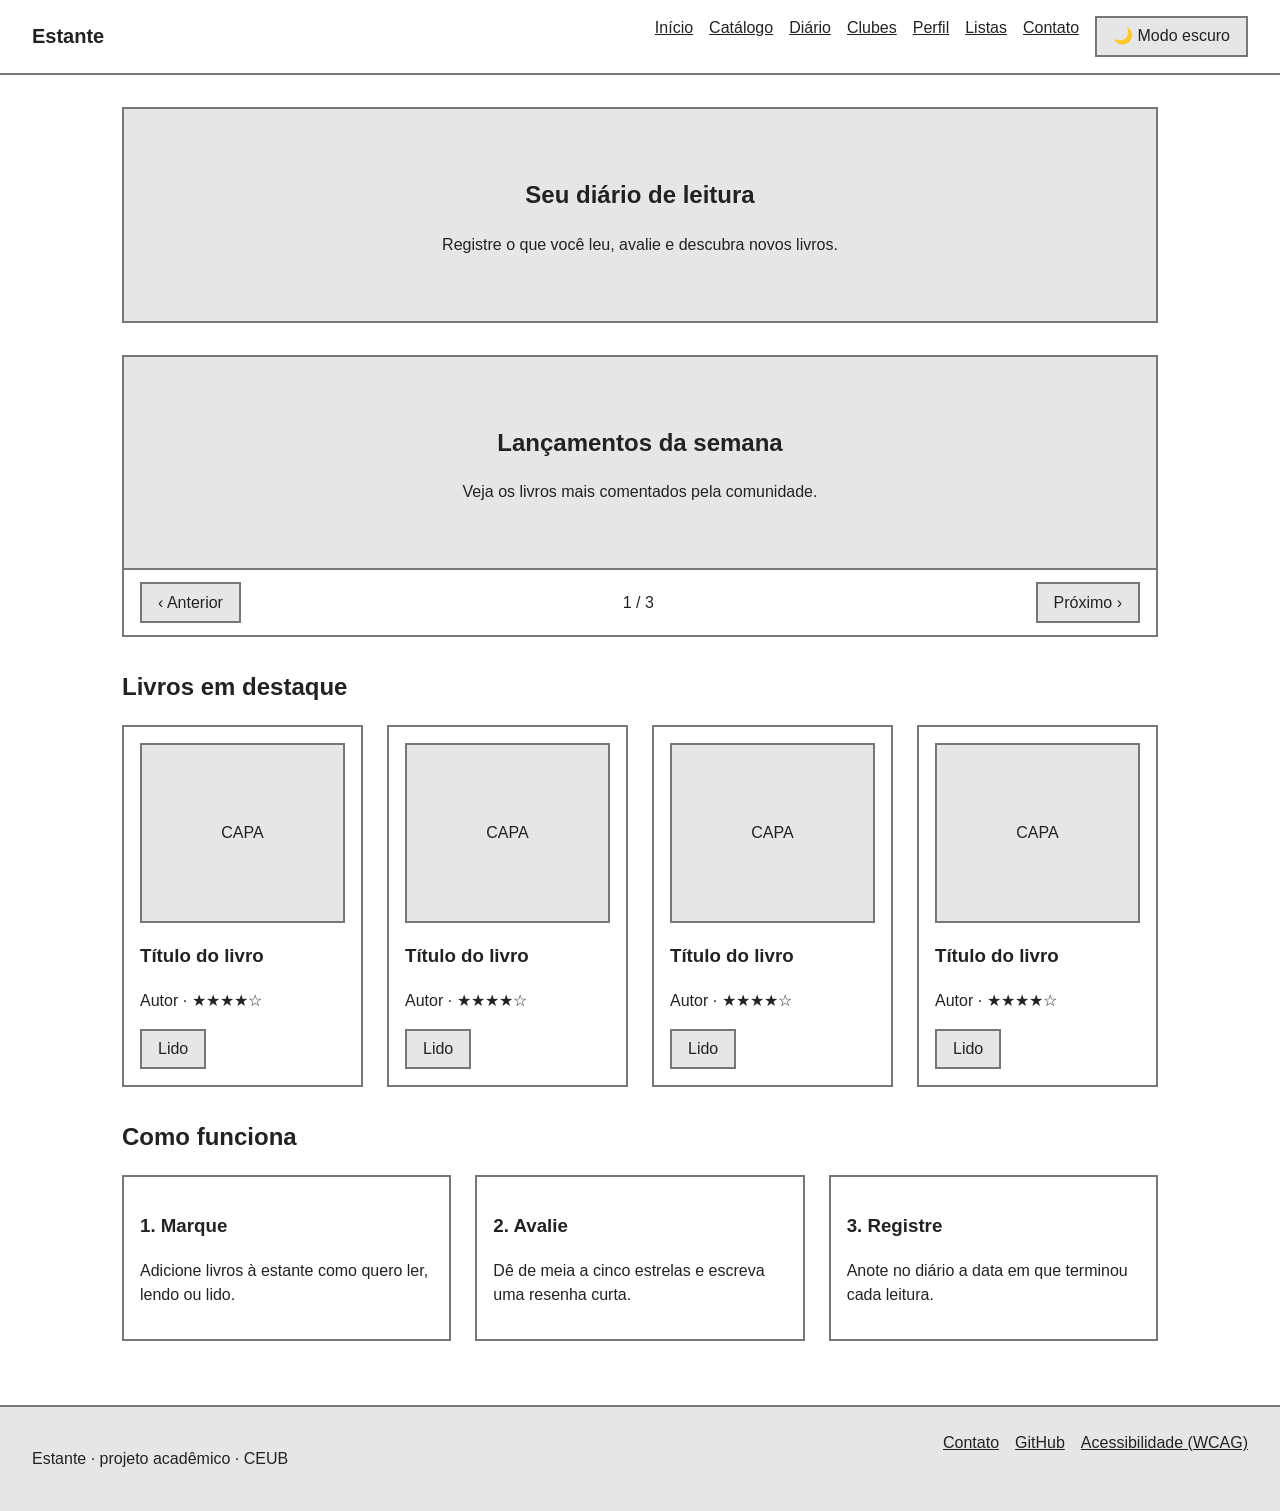
==== estante/index.html @ 494d4c60 "v2: pagina de acessibilidade com fonte maior" ====
<!doctype html>
<html lang="pt-BR">
  <head>
    <meta charset="UTF-8" />
    <meta name="viewport" content="width=device-width, initial-scale=1.0" />
    <title>Estante · Diário de leitura</title>
    <link rel="stylesheet" href="css/style.css" />
    <script src="js/tema.js"></script>
    <script src="js/carrossel.js"></script>
    <script src="js/fonte.js"></script>
  </head>
  <body>
    <header class="cabecalho">
      <a href="index.html" class="logo">Estante</a>
      <nav aria-label="Navegação principal">
        <ul class="menu">
          <li><a href="index.html">Início</a></li>
          <li><a href="livro.html">Catálogo</a></li>
          <li><a href="#">Diário</a></li>
          <li><a href="#">Clubes</a></li>
          <li><a href="perfil.html">Perfil</a></li>
          <li><a href="#">Listas</a></li>
          <li><a href="contato.html">Contato</a></li>
          <li><button id="botao-tema" type="button">Modo escuro</button></li>
        </ul>
      </nav>
    </header>

    <main>
      <section class="destaque">
        <h1>Seu diário de leitura</h1>
        <p>Registre o que você leu, avalie e descubra novos livros.</p>
      </section>

      <section
        class="carrossel"
        aria-roledescription="carrossel"
        aria-label="Destaques da semana"
      >
        <div class="slides" aria-live="polite">
          <article
            class="slide ativo"
            aria-roledescription="slide"
            aria-label="1 de 3"
          >
            <h2>Lançamentos da semana</h2>
            <p>Veja os livros mais comentados pela comunidade.</p>
          </article>
          <article
            class="slide"
            aria-roledescription="slide"
            aria-label="2 de 3"
          >
            <h2>Clubes de leitura</h2>
            <p>Encontre o clube de leitura mais próximo de você.</p>
          </article>
          <article
            class="slide"
            aria-roledescription="slide"
            aria-label="3 de 3"
          >
            <h2>Listas da comunidade</h2>
            <p>Descubra coleções montadas por outros leitores.</p>
          </article>
        </div>

        <div class="carrossel-controles">
          <button type="button" id="slide-anterior">‹ Anterior</button>
          <span id="slide-contador">1 / 3</span>
          <button type="button" id="slide-proximo">Próximo ›</button>
        </div>
      </section>

      <section class="catalogo">
        <h2>Livros em destaque</h2>
        <div class="cartoes">
          <article class="cartao-livro">
            <div class="capa">CAPA</div>
            <h3>Título do livro</h3>
            <p>Autor · ★★★★☆</p>
            <button type="button">Lido</button>
          </article>

          <article class="cartao-livro">
            <div class="capa">CAPA</div>
            <h3>Título do livro</h3>
            <p>Autor · ★★★★☆</p>
            <button type="button">Lido</button>
          </article>

          <article class="cartao-livro">
            <div class="capa">CAPA</div>
            <h3>Título do livro</h3>
            <p>Autor · ★★★★☆</p>
            <button type="button">Lido</button>
          </article>

          <article class="cartao-livro">
            <div class="capa">CAPA</div>
            <h3>Título do livro</h3>
            <p>Autor · ★★★★☆</p>
            <button type="button">Lido</button>
          </article>
        </div>
      </section>

      <section class="explicativos">
        <h2>Como funciona</h2>
        <div class="cartoes">
          <article class="cartao-info">
            <h3>1. Marque</h3>
            <p>Adicione livros à estante como quero ler, lendo ou lido.</p>
          </article>
          <article class="cartao-info">
            <h3>2. Avalie</h3>
            <p>Dê de meia a cinco estrelas e escreva uma resenha curta.</p>
          </article>
          <article class="cartao-info">
            <h3>3. Registre</h3>
            <p>Anote no diário a data em que terminou cada leitura.</p>
          </article>
        </div>
      </section>
    </main>

    <footer class="rodape">
      <p>Estante · projeto acadêmico · CEUB</p>
      <nav aria-label="Links do rodapé">
        <a href="contato.html">Contato</a>
        <a href="https://github.com/devxaviier">GitHub</a>
        <a href="acessibilidade.html">Acessibilidade (WCAG)</a>
      </nav>
    </footer>
  </body>
</html>
---- estante/css/style.css ----
:root {
  --texto: #222222;
  --fundo: #ffffff;
  --borda: #777777;
  --painel: #e6e6e6;
}

:root[data-tema="escuro"] {
  --texto: #eeeeee;
  --fundo: #121212;
  --borda: #999999;
  --painel: #1e1e1e;
  color-scheme: dark;
}

* {
  box-sizing: border-box;
}

body {
  margin: 0;
  font-family: Arial, Helvetica, sans-serif;
  line-height: 1.5;
  color: var(--texto);
  background: var(--fundo);
}

a {
  color: inherit;
}

/* Cabeçalho */
.cabecalho {
  display: flex;
  justify-content: space-between;
  align-items: center;
  flex-wrap: wrap;
  gap: 1rem;
  padding: 1rem 2rem;
  border-bottom: 2px solid var(--borda);
}

.logo {
  font-weight: bold;
  font-size: 1.25rem;
  text-decoration: none;
}

.menu {
  display: flex;
  flex-wrap: wrap;
  gap: 1rem;
  list-style: none;
  margin: 0;
  padding: 0;
}

/* Conteúdo */
main {
  padding: 2rem;
  max-width: 1100px;
  margin: 0 auto;
}

.destaque {
  text-align: center;
  padding: 3rem 1rem;
  background: var(--painel);
  border: 2px solid var(--borda);
  margin-bottom: 2rem;
}

/* Cartões */
.cartoes {
  display: grid;
  grid-template-columns: repeat(auto-fit, minmax(200px, 1fr));
  gap: 1.5rem;
  margin-bottom: 2rem;
}

.cartao-livro,
.cartao-info {
  border: 2px solid var(--borda);
  padding: 1rem;
}

.capa {
  height: 180px;
  background: var(--painel);
  border: 2px solid var(--borda);
  display: flex;
  align-items: center;
  justify-content: center;
  margin-bottom: 0.75rem;
}

button {
  padding: 0.4rem 1rem;
  border: 2px solid var(--borda);
  background: var(--painel);
  color: var(--texto);
  font: inherit;
  cursor: pointer;
}

/* Carrossel */
.carrossel {
  border: 2px solid var(--borda);
  margin-bottom: 2rem;
}

.slide {
  display: none;
  padding: 3rem 1rem;
  text-align: center;
  background: var(--painel);
}

.slide.ativo {
  display: block;
}

.carrossel-controles {
  display: flex;
  justify-content: space-between;
  align-items: center;
  padding: 0.75rem 1rem;
  border-top: 2px solid var(--borda);
}

/* Perfil */
.perfil-topo {
  display: flex;
  flex-wrap: wrap;
  align-items: center;
  gap: 1.5rem;
  padding: 1.5rem;
  border: 2px solid var(--borda);
  background: var(--painel);
  margin-bottom: 2rem;
}

.avatar {
  width: 96px;
  height: 96px;
  display: flex;
  align-items: center;
  justify-content: center;
  border: 2px solid var(--borda);
  border-radius: 50%;
  background: var(--fundo);
}

.estatisticas {
  display: flex;
  gap: 1.5rem;
  list-style: none;
  margin: 0 0 0 auto;
  padding: 0;
}

.historico {
  display: grid;
  gap: 1rem;
  list-style: none;
  margin: 0 0 2rem;
  padding: 0;
}

/* Acessibilidade */
.controles-fonte {
  display: flex;
  gap: 0.5rem;
  margin-bottom: 0.5rem;
}

/* Rodapé */
.rodape {
  display: flex;
  justify-content: space-between;
  flex-wrap: wrap;
  gap: 1rem;
  padding: 1.5rem 2rem;
  background: var(--painel);
  border-top: 2px solid var(--borda);
}

.rodape nav {
  display: flex;
  gap: 1rem;
}

/* Página do livro */
.livro-detalhe {
  display: grid;
  grid-template-columns: 280px 1fr;
  gap: 2rem;
}

.capa-grande {
  height: 400px;
}

.botoes {
  display: flex;
  flex-wrap: wrap;
  gap: 0.5rem;
  margin: 1rem 0;
}

.sinopse {
  background: var(--painel);
  border: 2px solid var(--borda);
  padding: 1rem;
  margin-bottom: 1rem;
}

/* Página de contato */
.contato-layout {
  display: grid;
  grid-template-columns: 2fr 1fr;
  gap: 2rem;
}

.formulario {
  display: flex;
  flex-direction: column;
  gap: 0.5rem;
}

.formulario input,
.formulario textarea {
  padding: 0.5rem;
  border: 2px solid var(--borda);
  background: var(--fundo);
  color: var(--texto);
  font: inherit;
}

.formulario button {
  align-self: flex-start;
  margin-top: 0.5rem;
}

.contato-layout aside .cartao-info {
  margin-bottom: 1rem;
}

/* Telas pequenas */
@media (max-width: 700px) {
  .livro-detalhe,
  .contato-layout {
    grid-template-columns: 1fr;
  }
}
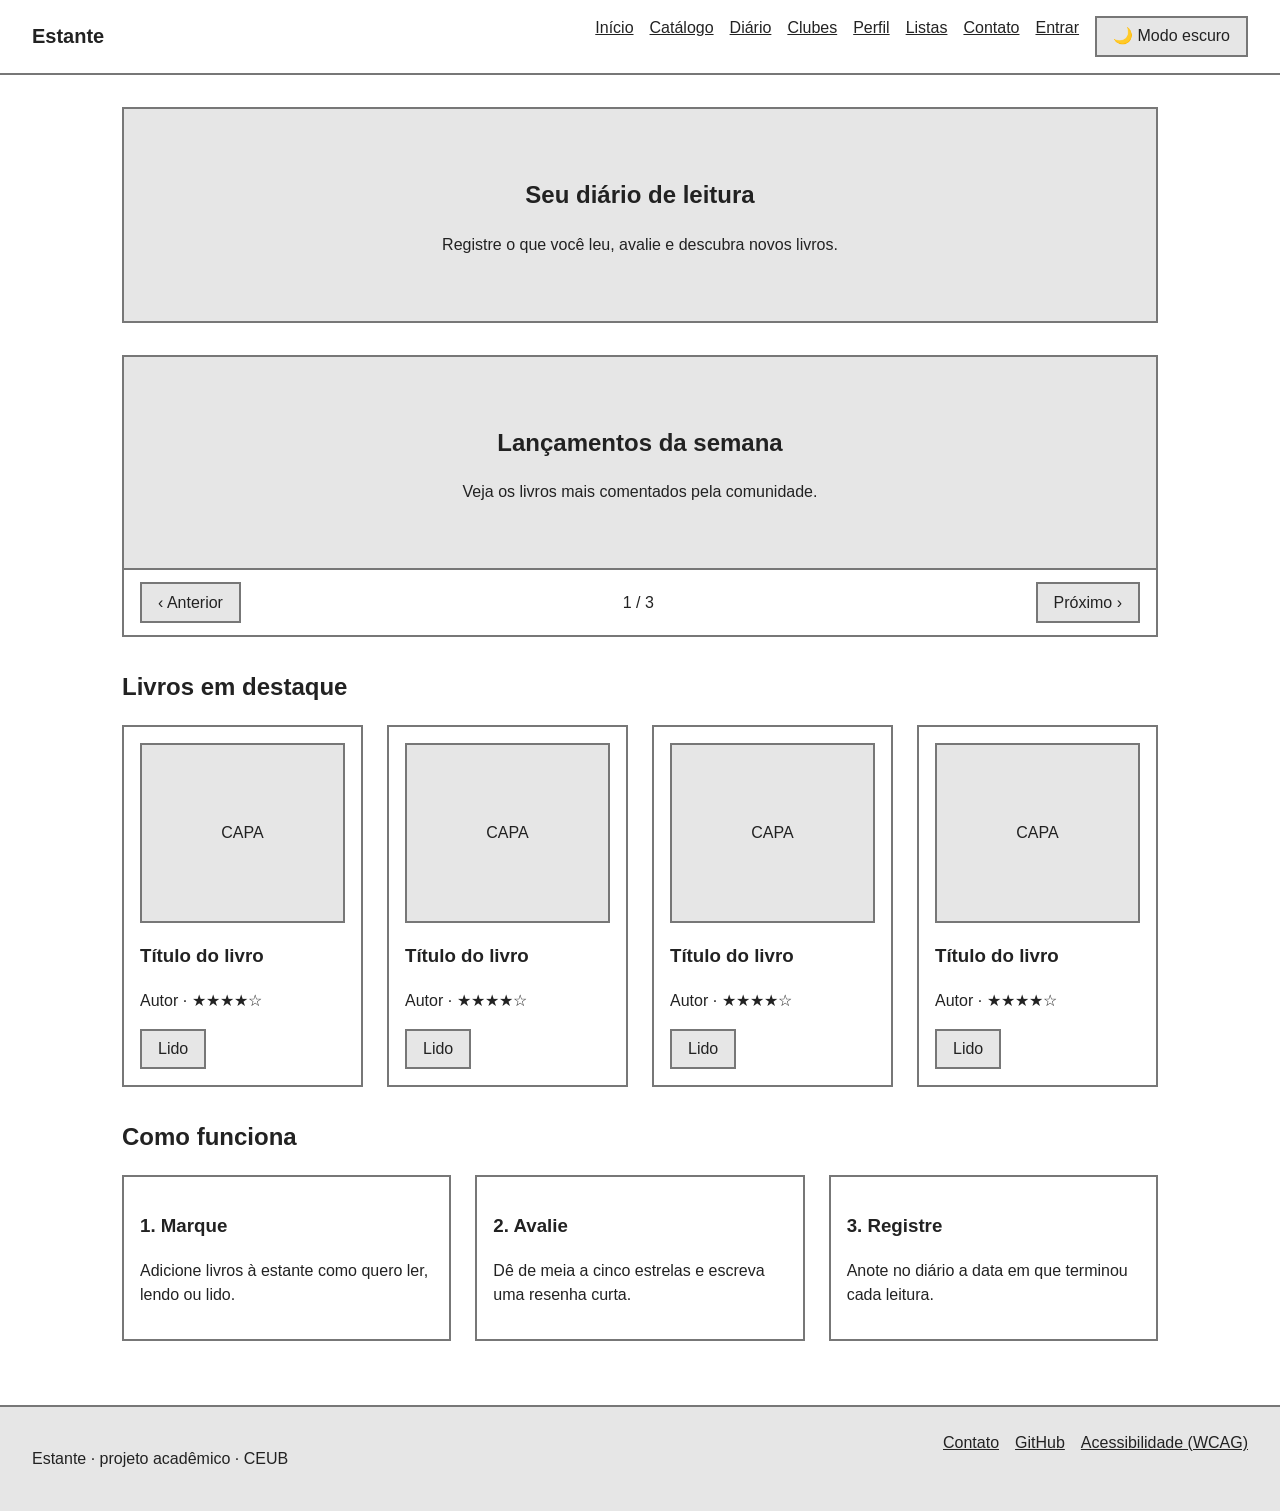
==== commit 5ad44eb6: "v3: login simulado com nome do usuário no perfil e botão Sair" ====
--- a/estante/index.html
+++ b/estante/index.html
@@ -5,9 +5,10 @@
     <meta name="viewport" content="width=device-width, initial-scale=1.0" />
     <title>Estante · Diário de leitura</title>
     <link rel="stylesheet" href="css/style.css" />
+    <script src="js/carrossel.js"></script>
     <script src="js/tema.js"></script>
-    <script src="js/carrossel.js"></script>
     <script src="js/fonte.js"></script>
+    <script src="js/usuario.js"></script>
   </head>
   <body>
     <header class="cabecalho">
@@ -17,10 +18,11 @@
           <li><a href="index.html">Início</a></li>
           <li><a href="livro.html">Catálogo</a></li>
           <li><a href="#">Diário</a></li>
-          <li><a href="#">Clubes</a></li>
+          <li><a href="clubes.html">Clubes</a></li>
           <li><a href="perfil.html">Perfil</a></li>
           <li><a href="#">Listas</a></li>
           <li><a href="contato.html">Contato</a></li>
+          <li><a href="login.html">Entrar</a></li>
           <li><button id="botao-tema" type="button">Modo escuro</button></li>
         </ul>
       </nav>
--- a/estante/css/style.css
+++ b/estante/css/style.css
@@ -3,6 +3,7 @@
   --fundo: #ffffff;
   --borda: #777777;
   --painel: #e6e6e6;
+  --erro: #b00020;
 }
 
 :root[data-tema="escuro"] {
@@ -10,6 +11,7 @@
   --fundo: #121212;
   --borda: #999999;
   --painel: #1e1e1e;
+  --erro: #ff8a80;
   color-scheme: dark;
 }
 
@@ -174,6 +176,38 @@
   margin-bottom: 0.5rem;
 }
 
+/* Busca e clubes */
+.busca {
+  display: grid;
+  grid-template-columns: 1fr 1fr;
+  gap: 0.25rem 1rem;
+  margin-bottom: 1rem;
+}
+
+.busca input,
+.busca select {
+  padding: 0.5rem;
+  border: 2px solid var(--borda);
+  background: var(--fundo);
+  color: var(--texto);
+  font: inherit;
+}
+
+.cartao-clube {
+  border: 2px solid var(--borda);
+  padding: 1rem;
+}
+
+.cartao-clube[hidden] {
+  display: none;
+}
+
+@media (max-width: 700px) {
+  .busca {
+    grid-template-columns: 1fr;
+  }
+}
+
 /* Rodapé */
 .rodape {
   display: flex;
@@ -244,6 +278,31 @@
 
 .contato-layout aside .cartao-info {
   margin-bottom: 1rem;
+}
+
+/* Login */
+.login-card {
+  max-width: 420px;
+  margin: 2rem auto;
+  padding: 1.5rem;
+  border: 2px solid var(--borda);
+  background: var(--painel);
+}
+
+.login-card h1 {
+  margin-top: 0;
+}
+
+.formulario .erro {
+  min-height: 1.25rem;
+  color: var(--erro);
+  font-size: 0.9rem;
+}
+
+.formulario input:focus-visible,
+.formulario button:focus-visible {
+  outline: 3px solid var(--texto);
+  outline-offset: 2px;
 }
 
 /* Telas pequenas */
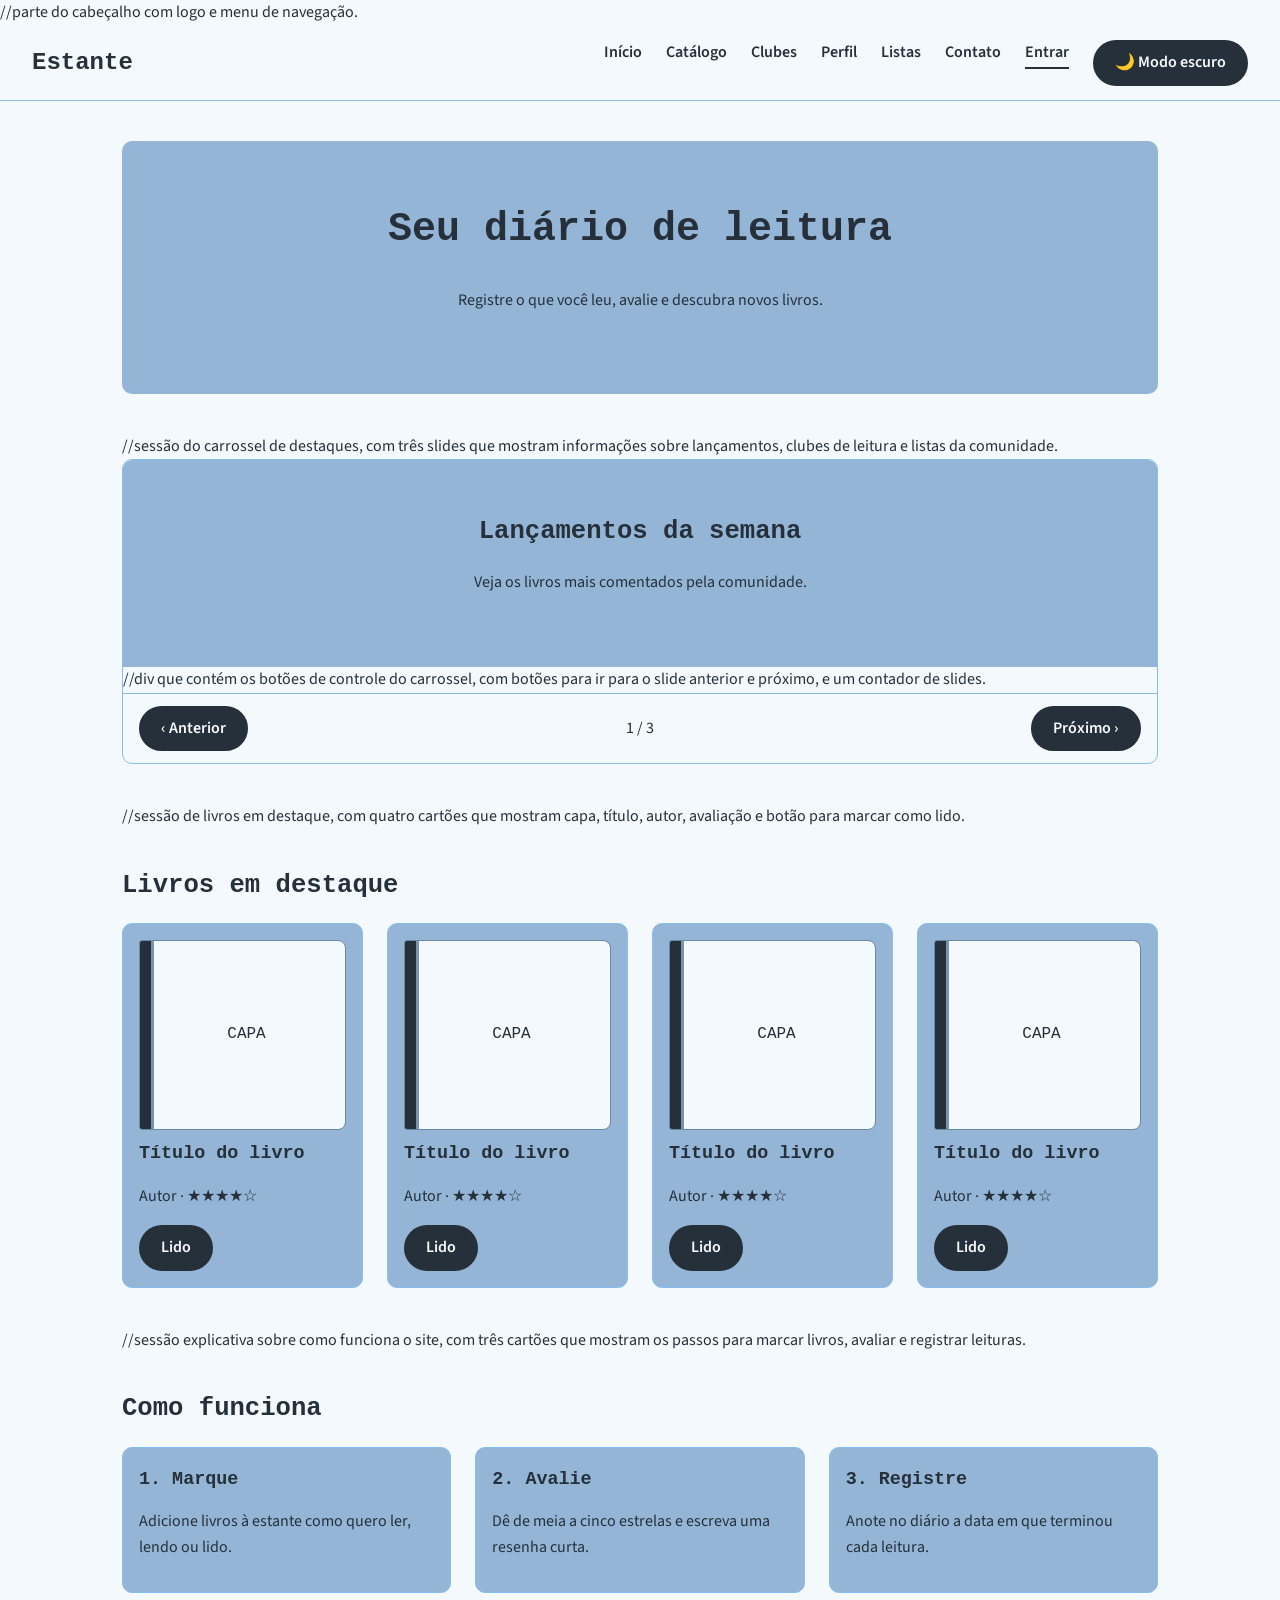
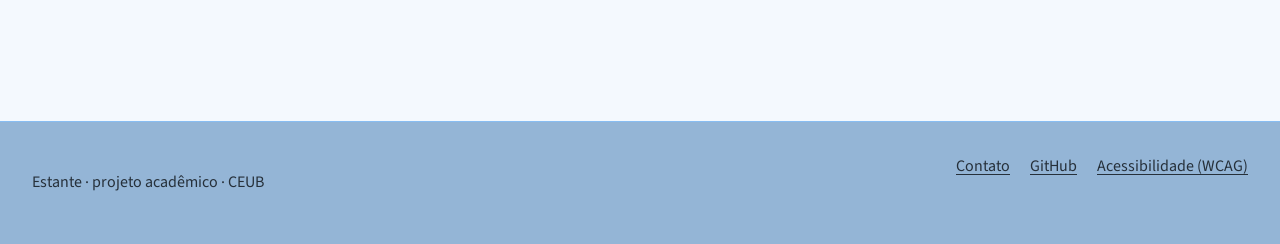
==== commit 5982735b: "ajuste de cores e anotações no site" ====
--- a/estante/index.html
+++ b/estante/index.html
@@ -11,18 +11,18 @@
     <script src="js/usuario.js"></script>
   </head>
   <body>
+    //parte do cabeçalho com logo e menu de navegação.
     <header class="cabecalho">
       <a href="index.html" class="logo">Estante</a>
       <nav aria-label="Navegação principal">
         <ul class="menu">
           <li><a href="index.html">Início</a></li>
-          <li><a href="livro.html">Catálogo</a></li>
-          <li><a href="#">Diário</a></li>
+          <li><a href="catalogo.html">Catálogo</a></li>
           <li><a href="clubes.html">Clubes</a></li>
           <li><a href="perfil.html">Perfil</a></li>
           <li><a href="#">Listas</a></li>
           <li><a href="contato.html">Contato</a></li>
-          <li><a href="login.html">Entrar</a></li>
+          <li><a href="login.html" aria-current="page">Entrar</a></li>
           <li><button id="botao-tema" type="button">Modo escuro</button></li>
         </ul>
       </nav>
@@ -34,6 +34,8 @@
         <p>Registre o que você leu, avalie e descubra novos livros.</p>
       </section>
 
+      //sessão do carrossel de destaques, com três slides que mostram
+      informações sobre lançamentos, clubes de leitura e listas da comunidade.
       <section
         class="carrossel"
         aria-roledescription="carrossel"
@@ -66,6 +68,8 @@
           </article>
         </div>
 
+        //div que contém os botões de controle do carrossel, com botões para ir
+        para o slide anterior e próximo, e um contador de slides.
         <div class="carrossel-controles">
           <button type="button" id="slide-anterior">‹ Anterior</button>
           <span id="slide-contador">1 / 3</span>
@@ -73,6 +77,8 @@
         </div>
       </section>
 
+      //sessão de livros em destaque, com quatro cartões que mostram capa,
+      título, autor, avaliação e botão para marcar como lido.
       <section class="catalogo">
         <h2>Livros em destaque</h2>
         <div class="cartoes">
@@ -106,6 +112,8 @@
         </div>
       </section>
 
+      //sessão explicativa sobre como funciona o site, com três cartões que
+      mostram os passos para marcar livros, avaliar e registrar leituras.
       <section class="explicativos">
         <h2>Como funciona</h2>
         <div class="cartoes">
--- a/estante/css/style.css
+++ b/estante/css/style.css
@@ -1,16 +1,47 @@
+@import url("https://fonts.googleapis.com/css2?family=Source+Sans+3:wght@400;600&display=swap");
+
+/* Typewriter, por Roger White (domínio público) */
+@font-face {
+  font-family: "Typewriter";
+  src: url("fonts/typewriter.ttf") format("truetype");
+  font-weight: 400;
+  font-style: normal;
+  font-display: swap;
+}
+
+@font-face {
+  font-family: "Typewriter";
+  src: url("fonts/typewriter-bold.ttf") format("truetype");
+  font-weight: 700;
+  font-style: normal;
+  font-display: swap;
+}
+
 :root {
-  --texto: #222222;
-  --fundo: #ffffff;
-  --borda: #777777;
-  --painel: #e6e6e6;
+  /* Paleta Stormy morning: #384959 #6A89A7 #88BDF2 #BDDDFC (+ tom claro #F4F9FE) */
+  --texto: #26303a;
+  --fundo: #f4f9fe;
+  --painel: #94b5d6;
+  --borda: #88bdf2;
+  --borda-forte: #6a89a7;
+  --acento: #26303a;
+  --hover-bg: #bad6f3;
+  --hover-texto: #384959;
   --erro: #b00020;
+  --fonte-titulo: "Typewriter", "Courier New", Courier, monospace;
+  --fonte-texto: "Source Sans 3", "Segoe UI", Arial, sans-serif;
+  --raio: 10px;
 }
 
 :root[data-tema="escuro"] {
-  --texto: #eeeeee;
-  --fundo: #121212;
-  --borda: #999999;
-  --painel: #1e1e1e;
+  --texto: #f4f9fe;
+  --fundo: #1e2933;
+  --painel: #384959;
+  --borda: #4a5f72;
+  --borda-forte: #6a89a7;
+  --acento: #88bdf2;
+  --hover-bg: #bdddfc;
+  --hover-texto: #1e2933;
   --erro: #ff8a80;
   color-scheme: dark;
 }
@@ -19,57 +50,146 @@
   box-sizing: border-box;
 }
 
+html {
+  scroll-padding-top: 5rem;
+}
+
 body {
   margin: 0;
-  font-family: Arial, Helvetica, sans-serif;
-  line-height: 1.5;
+  font-family: var(--fonte-texto);
+  line-height: 1.6;
   color: var(--texto);
   background: var(--fundo);
 }
 
+h1,
+h2,
+h3 {
+  font-family: var(--fonte-titulo);
+  font-weight: 700;
+  line-height: 1.25;
+  letter-spacing: 0;
+}
+
+h1 {
+  font-size: clamp(1.75rem, 4.5vw, 2.5rem);
+}
+
+h2 {
+  font-size: 1.6rem;
+  margin-top: 2.5rem;
+}
+
+h3 {
+  font-size: 1.15rem;
+}
+
+p {
+  max-width: 68ch;
+}
+
 a {
-  color: inherit;
+  color: var(--acento);
+  text-underline-offset: 0.2em;
+}
+
+a:hover {
+  text-decoration-thickness: 2px;
+}
+
+:focus-visible {
+  outline: 3px solid var(--acento);
+  outline-offset: 3px;
 }
 
 /* Cabeçalho */
 .cabecalho {
+  position: sticky;
+  top: 0;
+  z-index: 10;
   display: flex;
   justify-content: space-between;
   align-items: center;
   flex-wrap: wrap;
   gap: 1rem;
-  padding: 1rem 2rem;
-  border-bottom: 2px solid var(--borda);
+  padding: 0.9rem 2rem;
+  background: var(--fundo);
+  border-bottom: 1px solid var(--borda);
 }
 
 .logo {
-  font-weight: bold;
-  font-size: 1.25rem;
+  font-family: var(--fonte-titulo);
+  font-weight: 700;
+  font-size: 1.5rem;
   text-decoration: none;
+  color: var(--texto);
 }
 
 .menu {
   display: flex;
   flex-wrap: wrap;
-  gap: 1rem;
+  gap: 0.25rem 1.5rem;
   list-style: none;
   margin: 0;
   padding: 0;
 }
 
+.menu a {
+  color: var(--texto);
+  text-decoration: none;
+  font-weight: 600;
+  padding: 0.25rem 0;
+  border-bottom: 2px solid transparent;
+}
+
+.menu a:hover,
+.menu a[aria-current="page"] {
+  border-bottom-color: var(--acento);
+}
+
 /* Conteúdo */
 main {
-  padding: 2rem;
+  padding: 2.5rem 2rem;
   max-width: 1100px;
   margin: 0 auto;
 }
 
 .destaque {
   text-align: center;
-  padding: 3rem 1rem;
-  background: var(--painel);
-  border: 2px solid var(--borda);
-  margin-bottom: 2rem;
+  padding: 4rem 1.5rem;
+  background: var(--painel);
+  border-radius: var(--raio);
+  margin-bottom: 2.5rem;
+}
+
+.destaque h1 {
+  margin-top: 0;
+}
+
+.destaque p {
+  margin-left: auto;
+  margin-right: auto;
+}
+
+/* Botões */
+button {
+  padding: 0.5rem 1.25rem;
+  border: 2px solid var(--acento);
+  border-radius: 999px;
+  background: var(--acento);
+  color: var(--fundo);
+  font: inherit;
+  font-weight: 600;
+  cursor: pointer;
+  transition:
+    background 0.15s,
+    color 0.15s;
+}
+
+button:hover {
+  background: var(--hover-bg);
+  border-color: var(--hover-bg);
+  color: var(--hover-texto);
 }
 
 /* Cartões */
@@ -77,49 +197,71 @@
   display: grid;
   grid-template-columns: repeat(auto-fit, minmax(200px, 1fr));
   gap: 1.5rem;
-  margin-bottom: 2rem;
+  margin-bottom: 2.5rem;
 }
 
 .cartao-livro,
-.cartao-info {
-  border: 2px solid var(--borda);
+.cartao-info,
+.cartao-clube {
+  background: var(--painel);
+  border: 1px solid var(--borda);
+  border-radius: var(--raio);
   padding: 1rem;
 }
 
+.cartao-livro h3,
+.cartao-info h3,
+.cartao-clube h3 {
+  margin-top: 0.25rem;
+}
+
+/* Capa em forma de livro, com lombada */
 .capa {
-  height: 180px;
-  background: var(--painel);
-  border: 2px solid var(--borda);
+  height: 190px;
   display: flex;
   align-items: center;
   justify-content: center;
   margin-bottom: 0.75rem;
-}
-
-button {
-  padding: 0.4rem 1rem;
-  border: 2px solid var(--borda);
-  background: var(--painel);
-  color: var(--texto);
-  font: inherit;
-  cursor: pointer;
+  padding: 0 1rem 0 1.5rem;
+  text-align: center;
+  font-family: var(--fonte-titulo);
+  background: linear-gradient(
+    90deg,
+    var(--acento) 0 0.7rem,
+    rgba(0, 0, 0, 0.18) 0.7rem 0.85rem,
+    var(--fundo) 0.85rem
+  );
+  border: 1px solid var(--borda-forte);
+  border-radius: 3px 8px 8px 3px;
 }
 
 /* Carrossel */
 .carrossel {
-  border: 2px solid var(--borda);
-  margin-bottom: 2rem;
+  border: 1px solid var(--borda);
+  border-radius: var(--raio);
+  overflow: hidden;
+  margin-bottom: 2.5rem;
 }
 
 .slide {
   display: none;
-  padding: 3rem 1rem;
+  padding: 3.5rem 1.5rem;
   text-align: center;
   background: var(--painel);
 }
 
 .slide.ativo {
   display: block;
+}
+
+.slide h2,
+.slide h3 {
+  margin-top: 0;
+}
+
+.slide p {
+  margin-left: auto;
+  margin-right: auto;
 }
 
 .carrossel-controles {
@@ -127,7 +269,7 @@
   justify-content: space-between;
   align-items: center;
   padding: 0.75rem 1rem;
-  border-top: 2px solid var(--borda);
+  border-top: 1px solid var(--borda);
 }
 
 /* Perfil */
@@ -137,9 +279,13 @@
   align-items: center;
   gap: 1.5rem;
   padding: 1.5rem;
-  border: 2px solid var(--borda);
-  background: var(--painel);
-  margin-bottom: 2rem;
+  border-radius: var(--raio);
+  background: var(--painel);
+  margin-bottom: 2.5rem;
+}
+
+.perfil-topo h1 {
+  margin: 0;
 }
 
 .avatar {
@@ -148,14 +294,16 @@
   display: flex;
   align-items: center;
   justify-content: center;
-  border: 2px solid var(--borda);
+  border: 3px solid var(--acento);
   border-radius: 50%;
   background: var(--fundo);
+  font-family: var(--fonte-titulo);
+  font-size: 1.75rem;
 }
 
 .estatisticas {
   display: flex;
-  gap: 1.5rem;
+  gap: 2rem;
   list-style: none;
   margin: 0 0 0 auto;
   padding: 0;
@@ -165,8 +313,15 @@
   display: grid;
   gap: 1rem;
   list-style: none;
-  margin: 0 0 2rem;
+  margin: 0 0 2.5rem;
   padding: 0;
+}
+
+.historico li {
+  padding: 0.75rem 1rem;
+  border-left: 4px solid var(--acento);
+  background: var(--painel);
+  border-radius: 0 var(--raio) var(--raio) 0;
 }
 
 /* Acessibilidade */
@@ -181,31 +336,29 @@
   display: grid;
   grid-template-columns: 1fr 1fr;
   gap: 0.25rem 1rem;
-  margin-bottom: 1rem;
+  margin-bottom: 1.5rem;
 }
 
 .busca input,
-.busca select {
-  padding: 0.5rem;
-  border: 2px solid var(--borda);
+.busca select,
+.formulario input,
+.formulario textarea {
+  padding: 0.6rem 0.75rem;
+  border: 2px solid var(--borda-forte);
+  border-radius: 6px;
   background: var(--fundo);
   color: var(--texto);
   font: inherit;
 }
 
-.cartao-clube {
-  border: 2px solid var(--borda);
-  padding: 1rem;
-}
-
-.cartao-clube[hidden] {
+.cartao-clube[hidden],
+.cartao-livro[hidden] {
   display: none;
 }
 
-@media (max-width: 700px) {
-  .busca {
-    grid-template-columns: 1fr;
-  }
+.cartao-livro a {
+  display: inline-block;
+  margin-top: 0.25rem;
 }
 
 /* Rodapé */
@@ -214,21 +367,22 @@
   justify-content: space-between;
   flex-wrap: wrap;
   gap: 1rem;
-  padding: 1.5rem 2rem;
-  background: var(--painel);
-  border-top: 2px solid var(--borda);
+  padding: 2rem;
+  margin-top: 3rem;
+  background: var(--painel);
+  border-top: 1px solid var(--borda);
 }
 
 .rodape nav {
   display: flex;
-  gap: 1rem;
+  gap: 1.25rem;
 }
 
 /* Página do livro */
 .livro-detalhe {
   display: grid;
   grid-template-columns: 280px 1fr;
-  gap: 2rem;
+  gap: 2.5rem;
 }
 
 .capa-grande {
@@ -244,16 +398,17 @@
 
 .sinopse {
   background: var(--painel);
-  border: 2px solid var(--borda);
-  padding: 1rem;
+  border-left: 4px solid var(--acento);
+  border-radius: 0 var(--raio) var(--raio) 0;
+  padding: 1rem 1.25rem;
   margin-bottom: 1rem;
 }
 
-/* Página de contato */
+/* Contato */
 .contato-layout {
   display: grid;
   grid-template-columns: 2fr 1fr;
-  gap: 2rem;
+  gap: 2.5rem;
 }
 
 .formulario {
@@ -262,13 +417,8 @@
   gap: 0.5rem;
 }
 
-.formulario input,
-.formulario textarea {
-  padding: 0.5rem;
-  border: 2px solid var(--borda);
-  background: var(--fundo);
-  color: var(--texto);
-  font: inherit;
+.formulario label {
+  font-weight: 600;
 }
 
 .formulario button {
@@ -278,37 +428,89 @@
 
 .contato-layout aside .cartao-info {
   margin-bottom: 1rem;
+}
+
+.formulario .erro {
+  min-height: 1.25rem;
+  color: var(--erro);
+  font-size: 0.9rem;
+}
+
+.formulario .sucesso {
+  margin: 0.5rem 0 0;
+  padding: 0.6rem 0.9rem;
+  border-left: 4px solid var(--acento);
+  border-radius: 0 6px 6px 0;
+  background: var(--painel);
+}
+
+.formulario .sucesso:empty {
+  display: none;
 }
 
 /* Login */
 .login-card {
   max-width: 420px;
   margin: 2rem auto;
-  padding: 1.5rem;
-  border: 2px solid var(--borda);
+  padding: 2rem;
+  border: 1px solid var(--borda);
+  border-radius: var(--raio);
   background: var(--painel);
 }
 
 .login-card h1 {
   margin-top: 0;
-}
-
-.formulario .erro {
-  min-height: 1.25rem;
-  color: var(--erro);
-  font-size: 0.9rem;
-}
-
-.formulario input:focus-visible,
-.formulario button:focus-visible {
-  outline: 3px solid var(--texto);
-  outline-offset: 2px;
+  font-size: 2rem;
 }
 
 /* Telas pequenas */
 @media (max-width: 700px) {
+  .busca,
   .livro-detalhe,
   .contato-layout {
     grid-template-columns: 1fr;
   }
-}
+
+  .cabecalho,
+  main {
+    padding-left: 1rem;
+    padding-right: 1rem;
+  }
+
+  .estatisticas {
+    margin-left: 0;
+  }
+}
+
+@media (prefers-reduced-motion: reduce) {
+  * {
+    transition: none !important;
+  }
+}
+
+/* ===== Página de acessibilidade: tabela de contraste ===== */
+.tabela-wrapper {
+  overflow-x: auto;
+}
+
+table {
+  border-collapse: collapse;
+  width: 100%;
+}
+
+th,
+td {
+  border: 1px solid var(--borda-forte);
+  padding: 0.6rem 0.75rem;
+  text-align: left;
+}
+
+th {
+  background: var(--painel);
+}
+
+caption {
+  text-align: left;
+  font-weight: 600;
+  margin-bottom: 0.5rem;
+}
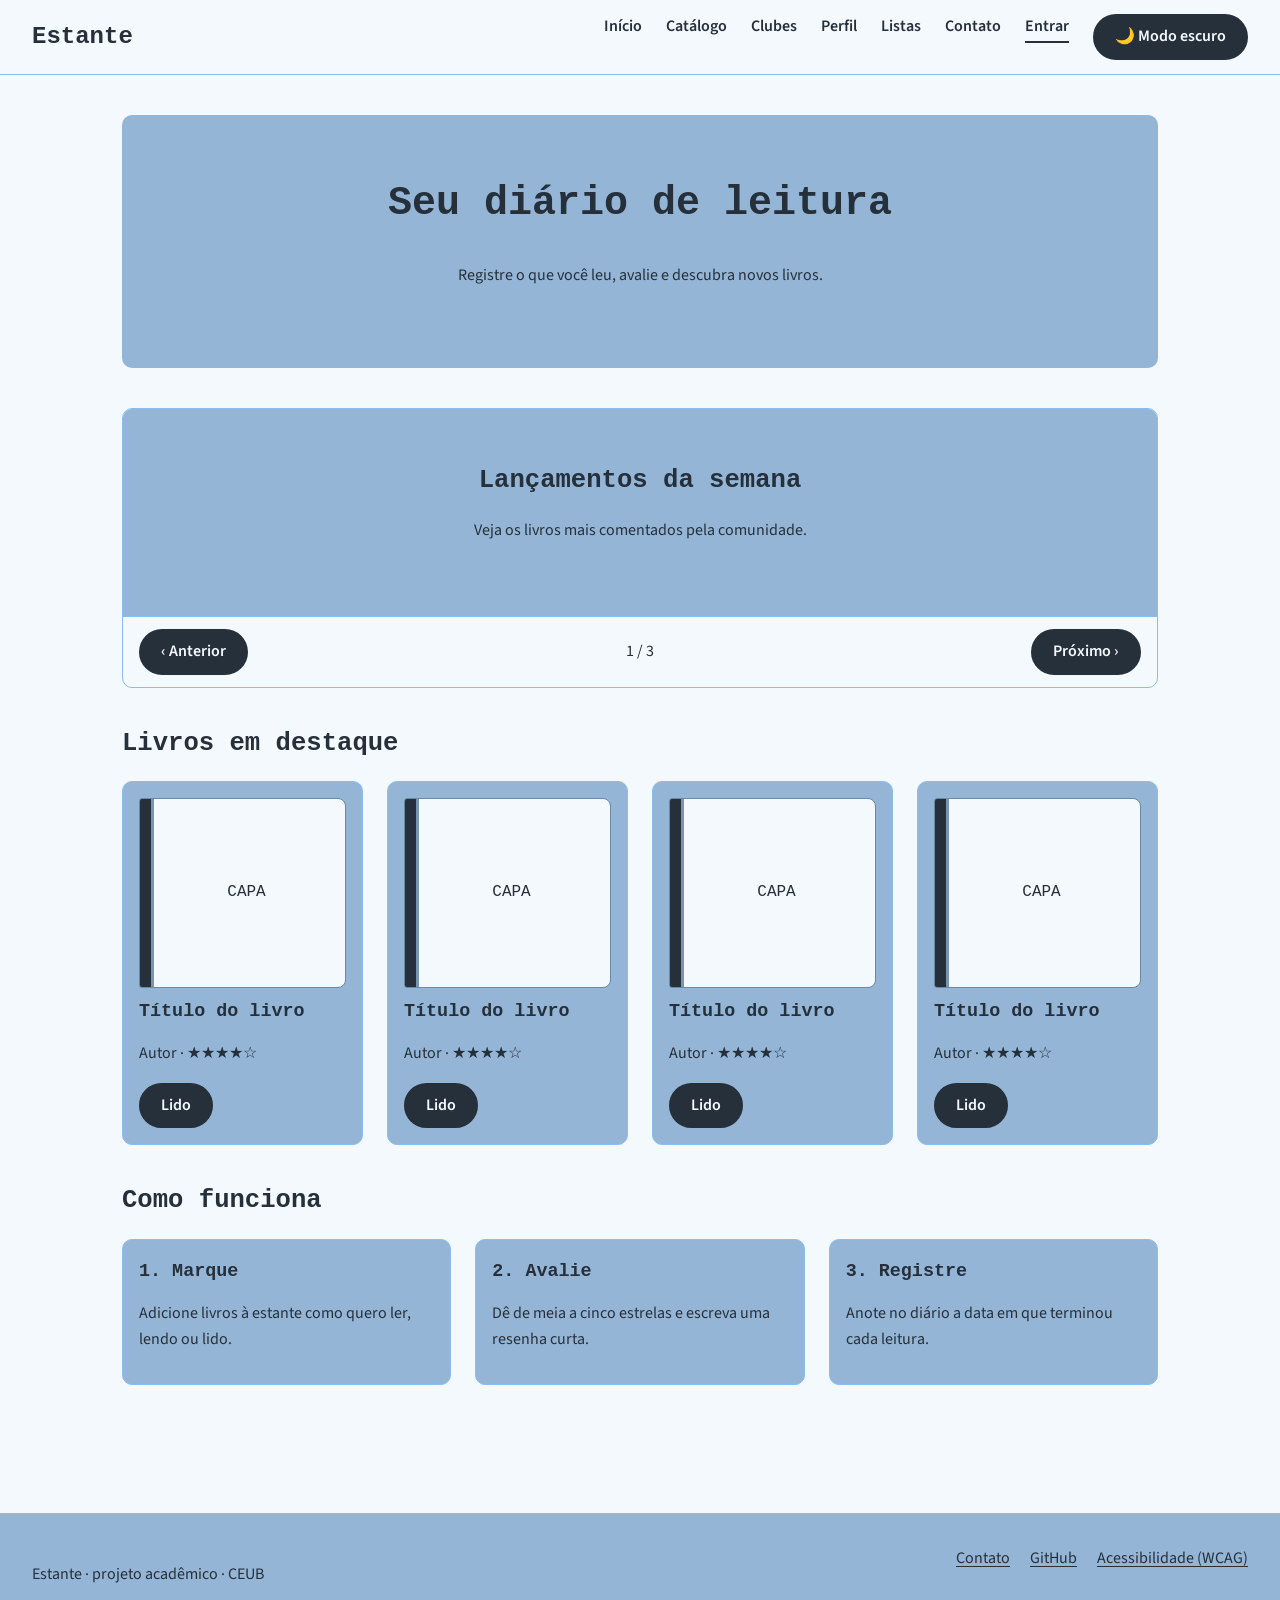
==== commit 31d7a048: "ajustando comentários e removendo diário do cabeçalho" ====
--- a/estante/index.html
+++ b/estante/index.html
@@ -11,7 +11,7 @@
     <script src="js/usuario.js"></script>
   </head>
   <body>
-    //parte do cabeçalho com logo e menu de navegação.
+    <!-- parte do cabeçalho com logo e menu de navegação. -->
     <header class="cabecalho">
       <a href="index.html" class="logo">Estante</a>
       <nav aria-label="Navegação principal">
@@ -34,8 +34,8 @@
         <p>Registre o que você leu, avalie e descubra novos livros.</p>
       </section>
 
-      //sessão do carrossel de destaques, com três slides que mostram
-      informações sobre lançamentos, clubes de leitura e listas da comunidade.
+      <!-- sessão do carrossel de destaques, com três slides que mostram
+      informações sobre lançamentos, clubes de leitura e listas da comunidade. -->
       <section
         class="carrossel"
         aria-roledescription="carrossel"
@@ -68,8 +68,8 @@
           </article>
         </div>
 
-        //div que contém os botões de controle do carrossel, com botões para ir
-        para o slide anterior e próximo, e um contador de slides.
+        <!-- div que contém os botões de controle do carrossel, com botões para ir
+        para o slide anterior e próximo, e um contador de slides. -->
         <div class="carrossel-controles">
           <button type="button" id="slide-anterior">‹ Anterior</button>
           <span id="slide-contador">1 / 3</span>
@@ -77,8 +77,8 @@
         </div>
       </section>
 
-      //sessão de livros em destaque, com quatro cartões que mostram capa,
-      título, autor, avaliação e botão para marcar como lido.
+      <!-- sessão de livros em destaque, com quatro cartões que mostram capa,
+      título, autor, avaliação e botão para marcar como lido. -->
       <section class="catalogo">
         <h2>Livros em destaque</h2>
         <div class="cartoes">
@@ -112,8 +112,8 @@
         </div>
       </section>
 
-      //sessão explicativa sobre como funciona o site, com três cartões que
-      mostram os passos para marcar livros, avaliar e registrar leituras.
+      <!-- sessão explicativa sobre como funciona o site, com três cartões que
+      mostram os passos para marcar livros, avaliar e registrar leituras. -->
       <section class="explicativos">
         <h2>Como funciona</h2>
         <div class="cartoes">
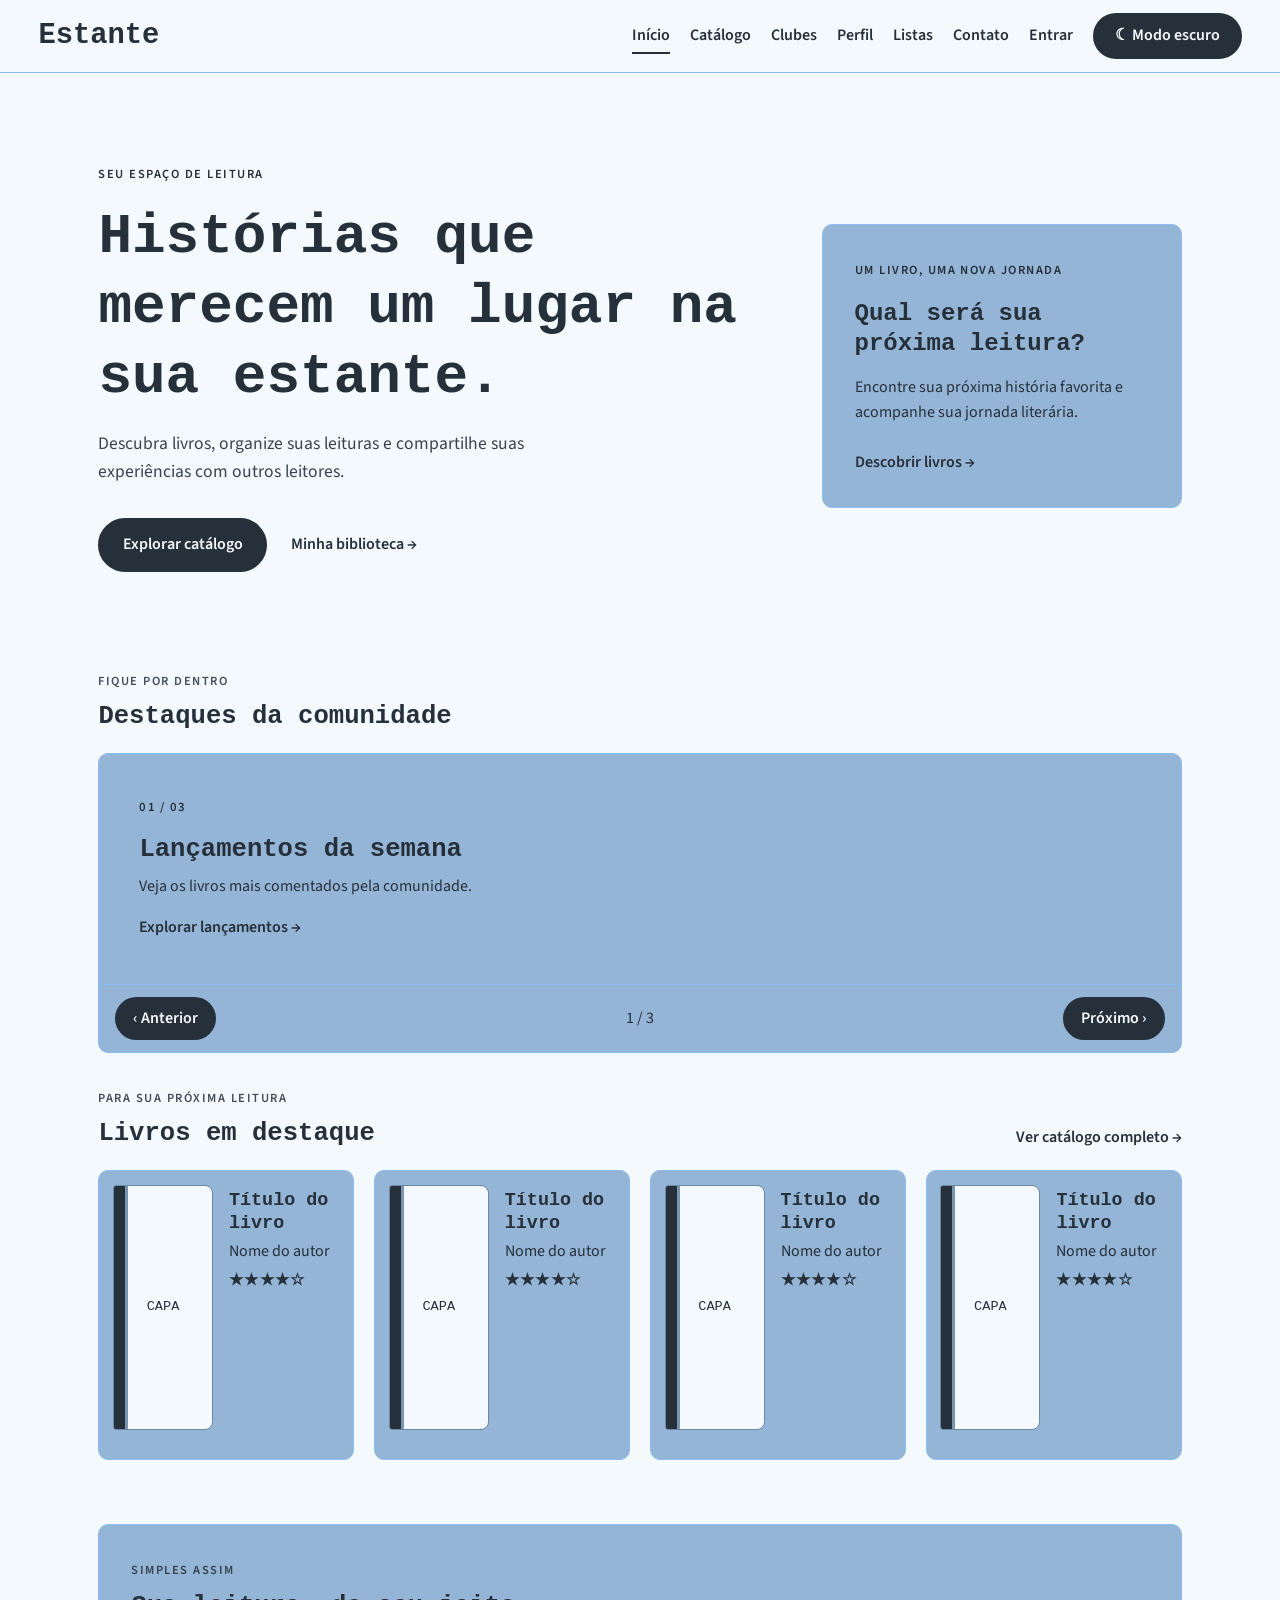
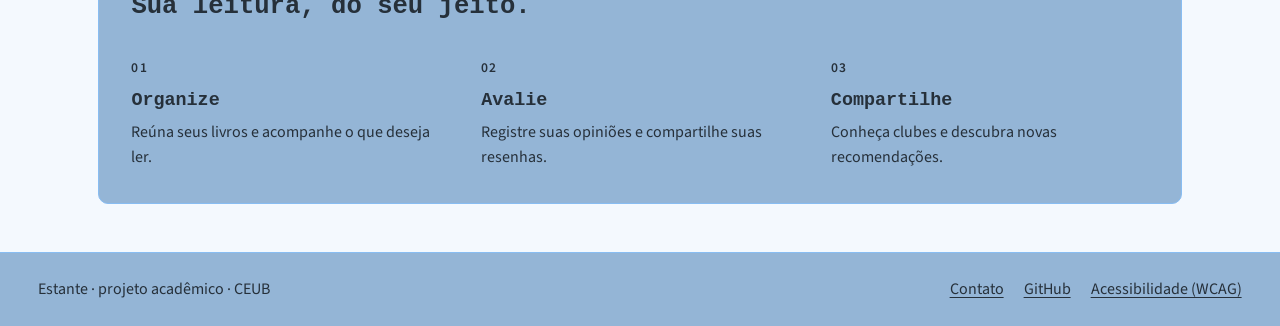
==== commit 3d90e13c: "v3.1: modifiquei o layout do index.html, modernizando e deixando responsivo, adicionei logo, ajudei " ====
--- a/estante/index.html
+++ b/estante/index.html
@@ -3,131 +3,224 @@
   <head>
     <meta charset="UTF-8" />
     <meta name="viewport" content="width=device-width, initial-scale=1.0" />
-    <title>Estante · Diário de leitura</title>
+    <title>Estante · Seu espaço de leitura</title>
+    <link
+      rel="icon"
+      type="image/svg+xml"
+      href="data:image/svg+xml,<svg xmlns='http://www.w3.org/2000/svg' viewBox='0 0 100 100'><text x='50%' y='55%' dominant-baseline='middle' text-anchor='middle' font-family='Courier New, Courier, monospace' font-weight='bold' font-size='88' fill='white'>E</text></svg>"
+    />
     <link rel="stylesheet" href="css/style.css" />
-    <script src="js/carrossel.js"></script>
-    <script src="js/tema.js"></script>
-    <script src="js/fonte.js"></script>
-    <script src="js/usuario.js"></script>
+    <script src="js/carrossel.js" defer></script>
+    <script src="js/tema.js" defer></script>
+    <script src="js/fonte.js" defer></script>
+    <script src="js/usuario.js" defer></script>
   </head>
+
   <body>
     <!-- parte do cabeçalho com logo e menu de navegação. -->
     <header class="cabecalho">
       <a href="index.html" class="logo">Estante</a>
+
       <nav aria-label="Navegação principal">
         <ul class="menu">
-          <li><a href="index.html">Início</a></li>
+          <li><a href="index.html" aria-current="page">Início</a></li>
           <li><a href="catalogo.html">Catálogo</a></li>
           <li><a href="clubes.html">Clubes</a></li>
           <li><a href="perfil.html">Perfil</a></li>
           <li><a href="#">Listas</a></li>
           <li><a href="contato.html">Contato</a></li>
-          <li><a href="login.html" aria-current="page">Entrar</a></li>
+          <li><a href="login.html">Entrar</a></li>
           <li><button id="botao-tema" type="button">Modo escuro</button></li>
         </ul>
       </nav>
     </header>
 
-    <main>
-      <section class="destaque">
-        <h1>Seu diário de leitura</h1>
-        <p>Registre o que você leu, avalie e descubra novos livros.</p>
-      </section>
-
-      <!-- sessão do carrossel de destaques, com três slides que mostram
-      informações sobre lançamentos, clubes de leitura e listas da comunidade. -->
-      <section
-        class="carrossel"
-        aria-roledescription="carrossel"
-        aria-label="Destaques da semana"
-      >
-        <div class="slides" aria-live="polite">
-          <article
-            class="slide ativo"
-            aria-roledescription="slide"
-            aria-label="1 de 3"
-          >
-            <h2>Lançamentos da semana</h2>
-            <p>Veja os livros mais comentados pela comunidade.</p>
-          </article>
-          <article
-            class="slide"
-            aria-roledescription="slide"
-            aria-label="2 de 3"
-          >
-            <h2>Clubes de leitura</h2>
-            <p>Encontre o clube de leitura mais próximo de você.</p>
-          </article>
-          <article
-            class="slide"
-            aria-roledescription="slide"
-            aria-label="3 de 3"
-          >
-            <h2>Listas da comunidade</h2>
-            <p>Descubra coleções montadas por outros leitores.</p>
-          </article>
-        </div>
-
-        <!-- div que contém os botões de controle do carrossel, com botões para ir
-        para o slide anterior e próximo, e um contador de slides. -->
-        <div class="carrossel-controles">
-          <button type="button" id="slide-anterior">‹ Anterior</button>
-          <span id="slide-contador">1 / 3</span>
-          <button type="button" id="slide-proximo">Próximo ›</button>
-        </div>
-      </section>
-
-      <!-- sessão de livros em destaque, com quatro cartões que mostram capa,
-      título, autor, avaliação e botão para marcar como lido. -->
-      <section class="catalogo">
-        <h2>Livros em destaque</h2>
-        <div class="cartoes">
-          <article class="cartao-livro">
-            <div class="capa">CAPA</div>
-            <h3>Título do livro</h3>
-            <p>Autor · ★★★★☆</p>
-            <button type="button">Lido</button>
-          </article>
-
-          <article class="cartao-livro">
-            <div class="capa">CAPA</div>
-            <h3>Título do livro</h3>
-            <p>Autor · ★★★★☆</p>
-            <button type="button">Lido</button>
-          </article>
-
-          <article class="cartao-livro">
-            <div class="capa">CAPA</div>
-            <h3>Título do livro</h3>
-            <p>Autor · ★★★★☆</p>
-            <button type="button">Lido</button>
-          </article>
-
-          <article class="cartao-livro">
-            <div class="capa">CAPA</div>
-            <h3>Título do livro</h3>
-            <p>Autor · ★★★★☆</p>
-            <button type="button">Lido</button>
-          </article>
-        </div>
-      </section>
-
-      <!-- sessão explicativa sobre como funciona o site, com três cartões que
-      mostram os passos para marcar livros, avaliar e registrar leituras. -->
-      <section class="explicativos">
-        <h2>Como funciona</h2>
-        <div class="cartoes">
-          <article class="cartao-info">
-            <h3>1. Marque</h3>
-            <p>Adicione livros à estante como quero ler, lendo ou lido.</p>
-          </article>
-          <article class="cartao-info">
-            <h3>2. Avalie</h3>
-            <p>Dê de meia a cinco estrelas e escreva uma resenha curta.</p>
-          </article>
-          <article class="cartao-info">
-            <h3>3. Registre</h3>
-            <p>Anote no diário a data em que terminou cada leitura.</p>
+    <!-- conteúdo principal da página -->
+    <main class="pagina-inicial">
+      <section class="inicio-hero">
+        <div class="inicio-texto">
+          <span class="inicio-etiqueta">SEU ESPAÇO DE LEITURA</span>
+          <h1>Histórias que merecem um lugar na sua estante.</h1>
+          <p>
+            Descubra livros, organize suas leituras e compartilhe suas
+            experiências com outros leitores.
+          </p>
+
+          <!-- botões de ação para explorar o catálogo ou acessar a biblioteca do usuário. -->
+          <div class="inicio-acoes">
+            <a class="botao-destaque" href="catalogo.html">
+              Explorar catálogo
+            </a>
+            <a class="link-secundario" href="perfil.html">
+              Minha biblioteca →
+            </a>
+          </div>
+        </div>
+
+        <!-- imagem ilustrativa de livros empilhados, representando a diversidade de leituras. -->
+        <aside class="inicio-painel">
+          <span class="painel-legenda">UM LIVRO, UMA NOVA JORNADA</span>
+          <h2>Qual será sua próxima leitura?</h2>
+          <p>
+            Encontre sua próxima história favorita e acompanhe sua jornada
+            literária.
+          </p>
+          <a href="catalogo.html">Descobrir livros →</a>
+        </aside>
+      </section>
+
+      <!-- seção de destaques da comunidade, com carrossel de informações sobre lançamentos, clubes e listas. -->
+      <section class="secao-carrossel" aria-labelledby="titulo-destaques">
+        <div class="secao-cabecalho">
+          <div>
+            <span class="secao-etiqueta">FIQUE POR DENTRO</span>
+            <h2 id="titulo-destaques">Destaques da comunidade</h2>
+          </div>
+        </div>
+
+        <!-- carrossel de destaques, com três slides contendo informações sobre lançamentos, clubes e listas. -->
+        <section
+          class="carrossel"
+          aria-roledescription="carrossel"
+          aria-label="Destaques da semana"
+        >
+          <!-- div que contém os slides do carrossel, com atributos de acessibilidade para indicar o estado atual. -->
+          <div class="slides" aria-live="polite">
+            <article
+              class="slide ativo"
+              aria-roledescription="slide"
+              aria-label="1 de 3"
+            >
+              <span class="slide-numero">01 / 03</span>
+              <h2>Lançamentos da semana</h2>
+              <p>Veja os livros mais comentados pela comunidade.</p>
+              <a href="catalogo.html">Explorar lançamentos →</a>
+            </article>
+
+            <article
+              class="slide"
+              aria-roledescription="slide"
+              aria-label="2 de 3"
+            >
+              <span class="slide-numero">02 / 03</span>
+              <h2>Clubes de leitura</h2>
+              <p>Encontre leitores com interesses parecidos com os seus.</p>
+              <a href="clubes.html">Conhecer clubes →</a>
+            </article>
+
+            <article
+              class="slide"
+              aria-roledescription="slide"
+              aria-label="3 de 3"
+            >
+              <span class="slide-numero">03 / 03</span>
+              <h2>Listas da comunidade</h2>
+              <p>Descubra seleções de livros feitas por outros leitores.</p>
+              <a href="#">Ver listas →</a>
+            </article>
+          </div>
+
+          <!-- controles do carrossel, com botões para navegar entre os slides e um contador de slides. -->
+          <div class="carrossel-controles">
+            <button type="button" id="slide-anterior">‹ Anterior</button>
+            <span id="slide-contador">1 / 3</span>
+            <button type="button" id="slide-proximo">Próximo ›</button>
+          </div>
+        </section>
+      </section>
+
+      <!-- seção de livros em destaque, com cartões de livros contendo capa, título, autor e avaliação. -->
+      <section class="secao-livros" aria-labelledby="titulo-livros">
+        <div class="secao-cabecalho">
+          <div>
+            <span class="secao-etiqueta">PARA SUA PRÓXIMA LEITURA</span>
+            <h2 id="titulo-livros">Livros em destaque</h2>
+          </div>
+          <a class="link-secundario" href="catalogo.html">
+            Ver catálogo completo →
+          </a>
+        </div>
+
+        <!-- div que contém quatro cartões de livros, cada um com capa, título, autor e avaliação. -->
+        <div class="cartoes cartoes-livros">
+          <article class="cartao-livro">
+            <div class="capa">CAPA</div>
+            <div class="livro-informacoes">
+              <h3>Título do livro</h3>
+              <p>Nome do autor</p>
+              <span class="livro-avaliacao">★★★★☆</span>
+            </div>
+          </article>
+          <article class="cartao-livro">
+            <div class="capa">CAPA</div>
+            <div class="livro-informacoes">
+              <h3>Título do livro</h3>
+              <p>Nome do autor</p>
+              <span class="livro-avaliacao">★★★★☆</span>
+            </div>
+          </article>
+
+          <!-- teste da capa com imagem-->
+          <!--
+          <article class="cartao-livro">
+            <div class="capa">
+              <img
+                src="img/teste_capa.png"
+                alt="Capa do livro Título do livro"
+              />
+            </div>
+            <div class="livro-informacoes">
+              <h3>Título do livro</h3>
+              <p>Nome do autor</p>
+              <span class="livro-avaliacao">★★★★☆</span>
+            </div>
+          </article>
+        -->
+
+          <article class="cartao-livro">
+            <div class="capa">CAPA</div>
+            <div class="livro-informacoes">
+              <h3>Título do livro</h3>
+              <p>Nome do autor</p>
+              <span class="livro-avaliacao">★★★★☆</span>
+            </div>
+          </article>
+
+          <article class="cartao-livro">
+            <div class="capa">CAPA</div>
+            <div class="livro-informacoes">
+              <h3>Título do livro</h3>
+              <p>Nome do autor</p>
+              <span class="livro-avaliacao">★★★★☆</span>
+            </div>
+          </article>
+        </div>
+      </section>
+
+      <!-- seção explicativa sobre como funciona a plataforma, com três passos ilustrados. -->
+      <section class="secao-como-funciona">
+        <div>
+          <span class="secao-etiqueta">SIMPLES ASSIM</span>
+          <h2>Sua leitura, do seu jeito.</h2>
+        </div>
+
+        <div class="passos-leitura">
+          <article class="passo-leitura">
+            <span>01</span>
+            <h3>Organize</h3>
+            <p>Reúna seus livros e acompanhe o que deseja ler.</p>
+          </article>
+
+          <article class="passo-leitura">
+            <span>02</span>
+            <h3>Avalie</h3>
+            <p>Registre suas opiniões e compartilhe suas resenhas.</p>
+          </article>
+
+          <article class="passo-leitura">
+            <span>03</span>
+            <h3>Compartilhe</h3>
+            <p>Conheça clubes e descubra novas recomendações.</p>
           </article>
         </div>
       </section>
--- a/estante/css/style.css
+++ b/estante/css/style.css
@@ -235,6 +235,19 @@
   border-radius: 3px 8px 8px 3px;
 }
 
+.capa-grande {
+  padding: 0;
+  overflow: hidden;
+  aspect-ratio: 2 / 3;
+}
+
+.capa-grande img {
+  width: 100%;
+  height: 100%;
+  object-fit: cover;
+  display: block;
+}
+
 /* Carrossel */
 .carrossel {
   border: 1px solid var(--borda);
@@ -514,3 +527,933 @@
   font-weight: 600;
   margin-bottom: 0.5rem;
 }
+
+/* ===== Estante v4.0 — layout da página inicial ===== */
+
+/* Cabeçalho */
+.cabecalho {
+  padding: 0.8rem 3%;
+  gap: 1.5rem;
+}
+
+.logo {
+  font-size: 1.8rem;
+  white-space: nowrap;
+}
+
+.menu {
+  align-items: center;
+  gap: 0.5rem 1.25rem;
+}
+
+.menu a {
+  padding: 0.4rem 0;
+}
+
+/* Área principal */
+main {
+  max-width: 1500px;
+  padding: 2rem 3%;
+}
+
+/* Banner principal */
+.destaque {
+  display: flex;
+  align-items: center;
+  min-height: 270px;
+  padding: 3rem;
+  margin-bottom: 2rem;
+  text-align: left;
+  background: linear-gradient(110deg, var(--painel), var(--fundo));
+  border: 1px solid var(--borda);
+}
+
+.destaque-conteudo {
+  max-width: 570px;
+}
+
+.destaque h1 {
+  max-width: 550px;
+  margin-bottom: 1rem;
+  font-size: clamp(2rem, 5vw, 3.2rem);
+}
+
+.destaque p {
+  margin-bottom: 1.5rem;
+}
+
+.destaque-etiqueta,
+.slide-etiqueta {
+  font-family: var(--fonte-texto);
+  font-size: 0.8rem;
+  font-weight: 600;
+  letter-spacing: 0.08em;
+}
+
+.botao-link {
+  display: inline-block;
+  padding: 0.65rem 1.4rem;
+  border: 2px solid var(--acento);
+  border-radius: 999px;
+  background: var(--acento);
+  color: var(--fundo);
+  font-weight: 600;
+  text-decoration: none;
+}
+
+.botao-link:hover {
+  background: var(--hover-bg);
+  border-color: var(--hover-bg);
+  color: var(--hover-texto);
+}
+
+/* Carrossel */
+.carrossel {
+  margin-bottom: 2.5rem;
+  background: var(--painel);
+}
+
+.slide {
+  min-height: 190px;
+  padding: 2rem 2.5rem;
+  text-align: left;
+}
+
+.slide h2 {
+  margin: 0.4rem 0;
+}
+
+.slide p {
+  margin-bottom: 0.8rem;
+}
+
+.slide a {
+  font-weight: 600;
+}
+
+.carrossel-controles {
+  gap: 1rem;
+}
+
+.carrossel-controles button {
+  padding: 0.4rem 1rem;
+}
+
+/* Cabeçalho das seções */
+.secao-cabecalho {
+  display: flex;
+  align-items: center;
+  justify-content: space-between;
+  gap: 1rem;
+  margin-bottom: 1rem;
+}
+
+.secao-cabecalho h2,
+.explicativos > h2 {
+  margin: 0 0 1rem;
+}
+
+.secao-cabecalho > a {
+  font-weight: 600;
+  white-space: nowrap;
+}
+
+/* Livros em destaque */
+.cartoes-livros {
+  grid-template-columns: repeat(4, minmax(0, 1fr));
+  gap: 1rem;
+}
+
+.cartoes-livros .cartao-livro {
+  display: grid;
+  grid-template-columns: 100px minmax(0, 1fr);
+  align-items: start;
+  gap: 1rem;
+  padding: 0.8rem;
+}
+
+.cartoes-livros .capa {
+  width: 100%;
+  height: 150px;
+  margin: 0;
+  padding: 0.5rem;
+  overflow-wrap: anywhere;
+  font-size: 0.85rem;
+}
+
+.livro-informacoes {
+  min-width: 0;
+}
+
+.livro-informacoes h3 {
+  margin: 0.2rem 0 0.4rem;
+}
+
+.livro-informacoes p {
+  margin: 0.3rem 0;
+  overflow-wrap: anywhere;
+}
+
+.livro-informacoes .avaliacao {
+  margin-top: 0.7rem;
+  font-weight: 600;
+}
+
+.livro-informacoes a {
+  display: inline-block;
+  margin-top: 0.4rem;
+  font-weight: 600;
+}
+
+/* Acesso rápido */
+.cartoes-acesso {
+  grid-template-columns: repeat(3, minmax(0, 1fr));
+  gap: 1rem;
+}
+
+.cartoes-acesso .cartao-info {
+  padding: 1.4rem;
+}
+
+.cartoes-acesso .cartao-info h3 {
+  margin-top: 0;
+}
+
+.cartoes-acesso .cartao-info p {
+  margin-bottom: 1rem;
+}
+
+.cartoes-acesso .cartao-info a {
+  font-weight: 600;
+}
+
+/* Rodapé */
+.rodape {
+  align-items: center;
+  padding: 1.5rem 3%;
+  margin-top: 1rem;
+}
+
+.rodape p {
+  margin: 0;
+}
+
+.rodape nav {
+  flex-wrap: wrap;
+}
+
+/* Responsividade */
+@media (max-width: 1000px) {
+  .cartoes-livros {
+    grid-template-columns: repeat(2, minmax(0, 1fr));
+  }
+}
+
+@media (max-width: 700px) {
+  .cabecalho {
+    justify-content: center;
+    padding: 1rem;
+  }
+
+  .cabecalho nav {
+    width: 100%;
+  }
+
+  .menu {
+    justify-content: center;
+    gap: 0.5rem 1rem;
+  }
+
+  main {
+    padding: 1.5rem 1rem;
+  }
+
+  .destaque {
+    min-height: auto;
+    padding: 2rem 1.3rem;
+  }
+
+  .slide {
+    padding: 2rem 1.3rem;
+  }
+
+  .cartoes-livros,
+  .cartoes-acesso {
+    grid-template-columns: 1fr;
+  }
+
+  .cartoes-livros .cartao-livro {
+    grid-template-columns: 90px minmax(0, 1fr);
+  }
+
+  .secao-cabecalho {
+    align-items: flex-start;
+  }
+
+  .rodape {
+    flex-direction: column;
+    align-items: flex-start;
+  }
+}
+
+/* ========================================
+   ESTANTE v4.0 — Página inicial
+   Mantém a paleta e as fontes originais
+======================================== */
+
+.pagina-inicial {
+  max-width: 1160px;
+}
+
+/* Apresentação principal */
+
+.inicio-hero {
+  display: grid;
+  grid-template-columns: 1.5fr 0.8fr;
+  align-items: center;
+  gap: 3rem;
+  padding: 3.5rem 0 4rem;
+}
+
+.inicio-etiqueta,
+.secao-etiqueta,
+.painel-legenda {
+  display: inline-block;
+  color: var(--acento);
+  font-size: 0.78rem;
+  font-weight: 600;
+  letter-spacing: 0.12em;
+}
+
+.inicio-texto h1 {
+  max-width: 650px;
+  margin: 1rem 0;
+  font-size: clamp(2.2rem, 5vw, 3.5rem);
+}
+
+.inicio-texto > p {
+  max-width: 520px;
+  font-size: 1.1rem;
+  opacity: 0.9;
+}
+
+.inicio-acoes {
+  display: flex;
+  flex-wrap: wrap;
+  align-items: center;
+  gap: 1.5rem;
+  margin-top: 2rem;
+}
+
+.botao-destaque {
+  display: inline-block;
+  padding: 0.75rem 1.4rem;
+  border: 2px solid var(--acento);
+  border-radius: 999px;
+  background: var(--acento);
+  color: var(--fundo);
+  font-weight: 600;
+  text-decoration: none;
+  transition:
+    background 0.15s,
+    color 0.15s;
+}
+
+.botao-destaque:hover {
+  background: var(--hover-bg);
+  border-color: var(--hover-bg);
+  color: var(--hover-texto);
+}
+
+.link-secundario {
+  color: var(--acento);
+  font-weight: 600;
+  text-decoration: none;
+}
+
+.link-secundario:hover {
+  text-decoration: underline;
+}
+
+/* Painel lateral */
+
+.inicio-painel {
+  padding: 2rem;
+  border: 1px solid var(--borda);
+  border-radius: var(--raio);
+  background: var(--painel);
+}
+
+.inicio-painel h2 {
+  margin: 1rem 0 0.75rem;
+  font-size: 1.5rem;
+}
+
+.inicio-painel p {
+  margin-bottom: 1.5rem;
+}
+
+.inicio-painel a,
+.slide a {
+  color: var(--acento);
+  font-weight: 600;
+  text-decoration: none;
+}
+
+.inicio-painel a:hover,
+.slide a:hover {
+  text-decoration: underline;
+}
+
+/* Cabeçalhos das seções */
+
+.secao-carrossel,
+.secao-livros {
+  margin-top: 2rem;
+}
+
+.secao-cabecalho {
+  display: flex;
+  justify-content: space-between;
+  align-items: end;
+  flex-wrap: wrap;
+  gap: 1rem;
+  margin-bottom: 1.25rem;
+}
+
+.secao-cabecalho h2,
+.secao-como-funciona h2 {
+  margin: 0.5rem 0 0;
+}
+
+.secao-etiqueta {
+  opacity: 0.85;
+}
+
+/* Carrossel */
+
+.secao-carrossel .carrossel {
+  margin-bottom: 0;
+}
+
+.secao-carrossel .slide {
+  min-height: 230px;
+  padding: 2.5rem;
+  text-align: left;
+}
+
+.slide-numero {
+  display: inline-block;
+  margin-bottom: 0.5rem;
+  color: var(--acento);
+  font-size: 0.8rem;
+  font-weight: 600;
+  letter-spacing: 0.1em;
+}
+
+.secao-carrossel .slide h2 {
+  margin: 0.5rem 0;
+}
+
+.secao-carrossel .slide p {
+  margin: 0 0 1rem;
+}
+
+.carrossel-controles {
+  gap: 1rem;
+}
+
+.carrossel-controles button {
+  padding: 0.4rem 1rem;
+}
+
+/* Vitrine de livros */
+
+.cartoes-livros {
+  grid-template-columns: repeat(4, minmax(0, 1fr));
+  gap: 1.25rem;
+}
+
+.cartoes-livros .cartao-livro {
+  padding: 0.85rem;
+  transition:
+    transform 0.2s,
+    border-color 0.2s;
+}
+
+.cartoes-livros .cartao-livro:hover {
+  transform: translateY(-4px);
+  border-color: var(--borda-forte);
+}
+
+.cartoes-livros .capa {
+  height: 245px;
+  margin-bottom: 1rem;
+}
+
+.livro-informacoes h3 {
+  margin: 0.25rem 0;
+}
+
+.livro-informacoes p {
+  margin: 0.25rem 0;
+}
+
+.livro-avaliacao {
+  color: var(--acento);
+  font-weight: 600;
+  letter-spacing: 0.08em;
+}
+
+/* Como funciona */
+
+.secao-como-funciona {
+  margin-top: 4rem;
+  padding: 2rem;
+  border: 1px solid var(--borda);
+  border-radius: var(--raio);
+  background: var(--painel);
+}
+
+.passos-leitura {
+  display: grid;
+  grid-template-columns: repeat(3, 1fr);
+  gap: 2rem;
+  margin-top: 2rem;
+}
+
+.passo-leitura > span {
+  color: var(--acento);
+  font-size: 0.85rem;
+  font-weight: 600;
+  letter-spacing: 0.1em;
+}
+
+.passo-leitura h3 {
+  margin: 0.5rem 0;
+}
+
+.passo-leitura p {
+  margin: 0;
+}
+
+/* Responsividade */
+
+@media (max-width: 850px) {
+  .inicio-hero {
+    grid-template-columns: 1fr;
+    gap: 2rem;
+    padding-top: 2rem;
+  }
+
+  .inicio-painel {
+    max-width: none;
+  }
+
+  .cartoes-livros {
+    grid-template-columns: repeat(2, minmax(0, 1fr));
+  }
+}
+
+@media (max-width: 600px) {
+  .inicio-hero {
+    padding-bottom: 2rem;
+  }
+
+  .inicio-texto h1 {
+    font-size: 2rem;
+  }
+
+  .secao-cabecalho {
+    align-items: flex-start;
+  }
+
+  .cartoes-livros {
+    gap: 0.75rem;
+  }
+
+  .cartoes-livros .capa {
+    height: 190px;
+  }
+
+  .passos-leitura {
+    grid-template-columns: 1fr;
+    gap: 1.5rem;
+  }
+
+  .secao-como-funciona {
+    padding: 1.25rem;
+  }
+
+  .secao-carrossel .slide {
+    min-height: 220px;
+    padding: 1.5rem;
+  }
+
+  .carrossel-controles {
+    flex-wrap: wrap;
+  }
+}
+
+/* =========================================
+   ESTANTE v4.0 — RESPONSIVIDADE
+   Celulares, tablets e desktops
+   ========================================= */
+
+/* Evita que elementos ultrapassem a tela */
+html {
+  width: 100%;
+  overflow-x: hidden;
+}
+
+body {
+  width: 100%;
+  overflow-x: hidden;
+}
+
+img {
+  max-width: 100%;
+  height: auto;
+}
+
+button,
+a {
+  touch-action: manipulation;
+}
+
+/* TABLETS E TELAS MÉDIAS */
+@media (min-width: 601px) and (max-width: 1024px) {
+  .cabecalho {
+    padding: 1rem 1.5rem;
+    align-items: center;
+  }
+
+  .cabecalho nav {
+    width: 100%;
+  }
+
+  .menu {
+    justify-content: center;
+    gap: 0.75rem 1.25rem;
+  }
+
+  .pagina-inicial {
+    padding: 2rem 1.5rem;
+  }
+
+  .inicio-hero {
+    grid-template-columns: 1.2fr 0.8fr;
+    gap: 1.5rem;
+    padding: 2.5rem 0;
+  }
+
+  .inicio-texto h1 {
+    font-size: clamp(2rem, 4vw, 2.8rem);
+  }
+
+  .inicio-painel {
+    padding: 1.5rem;
+  }
+
+  .cartoes-livros {
+    grid-template-columns: repeat(3, minmax(0, 1fr));
+    gap: 1rem;
+  }
+
+  .cartoes-livros .capa {
+    height: 220px;
+  }
+
+  .passos-leitura {
+    gap: 1.25rem;
+  }
+}
+
+/* CELULARES */
+@media (max-width: 600px) {
+  /* Cabeçalho e navegação */
+  .cabecalho {
+    position: relative;
+    flex-direction: column;
+    align-items: stretch;
+    gap: 1rem;
+    padding: 1rem;
+  }
+
+  .logo {
+    font-size: 1.6rem;
+    text-align: center;
+  }
+
+  .cabecalho nav {
+    width: 100%;
+  }
+
+  .menu {
+    display: grid;
+    grid-template-columns: repeat(2, minmax(0, 1fr));
+    gap: 0.5rem;
+    width: 100%;
+  }
+
+  .menu li {
+    min-width: 0;
+  }
+
+  .menu a {
+    display: block;
+    padding: 0.55rem 0.35rem;
+    text-align: center;
+    border: 1px solid var(--borda);
+    border-radius: 6px;
+    font-size: 0.95rem;
+  }
+
+  .menu a:hover,
+  .menu a[aria-current="page"] {
+    border-color: var(--acento);
+  }
+
+  .menu button {
+    width: 100%;
+    min-height: 42px;
+    padding: 0.45rem;
+    font-size: 0.9rem;
+  }
+
+  /* Área principal */
+  main.pagina-inicial {
+    padding: 1.5rem 1rem;
+  }
+
+  .inicio-hero {
+    display: flex;
+    flex-direction: column;
+    align-items: stretch;
+    gap: 1.5rem;
+    padding: 1rem 0 2rem;
+  }
+
+  .inicio-texto h1 {
+    font-size: clamp(1.8rem, 8vw, 2.4rem);
+    overflow-wrap: break-word;
+  }
+
+  .inicio-texto > p {
+    font-size: 1rem;
+  }
+
+  .inicio-acoes {
+    align-items: stretch;
+    flex-direction: column;
+    gap: 1rem;
+  }
+
+  .botao-destaque {
+    text-align: center;
+    min-height: 46px;
+  }
+
+  .link-secundario {
+    text-align: center;
+  }
+
+  .inicio-painel {
+    width: 100%;
+    padding: 1.25rem;
+  }
+
+  .inicio-painel h2 {
+    font-size: 1.3rem;
+  }
+
+  /* Títulos das seções */
+  .secao-carrossel,
+  .secao-livros {
+    margin-top: 1.5rem;
+  }
+
+  .secao-cabecalho {
+    align-items: flex-start;
+    flex-direction: column;
+    gap: 0.75rem;
+  }
+
+  .secao-cabecalho h2,
+  .secao-como-funciona h2 {
+    font-size: 1.35rem;
+  }
+
+  /* Carrossel */
+  .secao-carrossel .slide {
+    min-height: 210px;
+    padding: 1.25rem;
+  }
+
+  .secao-carrossel .slide h2 {
+    font-size: 1.25rem;
+  }
+
+  .secao-carrossel .slide p {
+    font-size: 0.95rem;
+  }
+
+  .carrossel-controles {
+    display: grid;
+    grid-template-columns: 1fr auto 1fr;
+    gap: 0.4rem;
+    padding: 0.75rem 0.5rem;
+  }
+
+  .carrossel-controles button {
+    min-height: 42px;
+    padding: 0.4rem;
+    font-size: 0.85rem;
+  }
+
+  #slide-contador {
+    font-size: 0.85rem;
+    white-space: nowrap;
+  }
+
+  /* Livros */
+  .cartoes-livros {
+    grid-template-columns: repeat(2, minmax(0, 1fr));
+    gap: 0.75rem;
+  }
+
+  .cartoes-livros .cartao-livro {
+    min-width: 0;
+    padding: 0.65rem;
+  }
+
+  .cartoes-livros .capa {
+    height: clamp(145px, 48vw, 210px);
+    padding: 0.5rem;
+    font-size: 0.85rem;
+  }
+
+  .livro-informacoes h3 {
+    font-size: 0.95rem;
+    overflow-wrap: anywhere;
+  }
+
+  .livro-informacoes p {
+    font-size: 0.9rem;
+  }
+
+  /* Etapas */
+  .secao-como-funciona {
+    margin-top: 2.5rem;
+    padding: 1.25rem;
+  }
+
+  .passos-leitura {
+    grid-template-columns: 1fr;
+    gap: 1.25rem;
+    margin-top: 1.5rem;
+  }
+
+  .passo-leitura {
+    padding-bottom: 1rem;
+    border-bottom: 1px solid var(--borda);
+  }
+
+  .passo-leitura:last-child {
+    padding-bottom: 0;
+    border-bottom: none;
+  }
+
+  /* Rodapé */
+  .rodape {
+    flex-direction: column;
+    align-items: center;
+    padding: 1.5rem 1rem;
+    text-align: center;
+  }
+
+  .rodape p {
+    margin: 0;
+  }
+
+  .rodape nav {
+    justify-content: center;
+    flex-wrap: wrap;
+    gap: 0.75rem 1rem;
+  }
+}
+
+/* CELULARES MUITO PEQUENOS */
+@media (max-width: 380px) {
+  main.pagina-inicial {
+    padding-right: 0.75rem;
+    padding-left: 0.75rem;
+  }
+
+  .menu {
+    gap: 0.35rem;
+  }
+
+  .menu a {
+    font-size: 0.85rem;
+  }
+
+  .cartoes-livros {
+    gap: 0.5rem;
+  }
+
+  .cartoes-livros .cartao-livro {
+    padding: 0.5rem;
+  }
+
+  .cartoes-livros .capa {
+    height: 145px;
+  }
+
+  .carrossel-controles button {
+    font-size: 0.75rem;
+  }
+}
+
+/* Acessibilidade: respeita preferência por menos movimento */
+@media (prefers-reduced-motion: reduce) {
+  *,
+  *::before,
+  *::after {
+    scroll-behavior: auto !important;
+    animation-duration: 0.01ms !important;
+    animation-iteration-count: 1 !important;
+    transition-duration: 0.01ms !important;
+  }
+}
+
+/* Centraliza e limita a largura do conteúdo na página do livro */
+.livro-detalhe {
+  max-width: 960px;
+  margin: 2rem auto;
+  padding: 0 1.5rem;
+  display: flex;
+  gap: 2.5rem;
+  align-items: flex-start;
+}
+
+.sinopse p,
+.cartao-info p {
+  max-width: 65ch;
+  line-height: 1.6;
+}
+/* Ajusta o espaçamento interno da caixa da sinopse */
+.sinopse {
+  padding: 1.25rem 1.5rem;
+}
+
+/* Remove a margem superior padrão do título h2 que cria o espaço vazio acima dele */
+.sinopse h2 {
+  margin-top: 0;
+  margin-bottom: 0.5rem;
+}
+
+/* Remove a margem inferior extra do parágrafo para não sobrar espaço embaixo */
+.sinopse p {
+  margin-bottom: 0;
+}
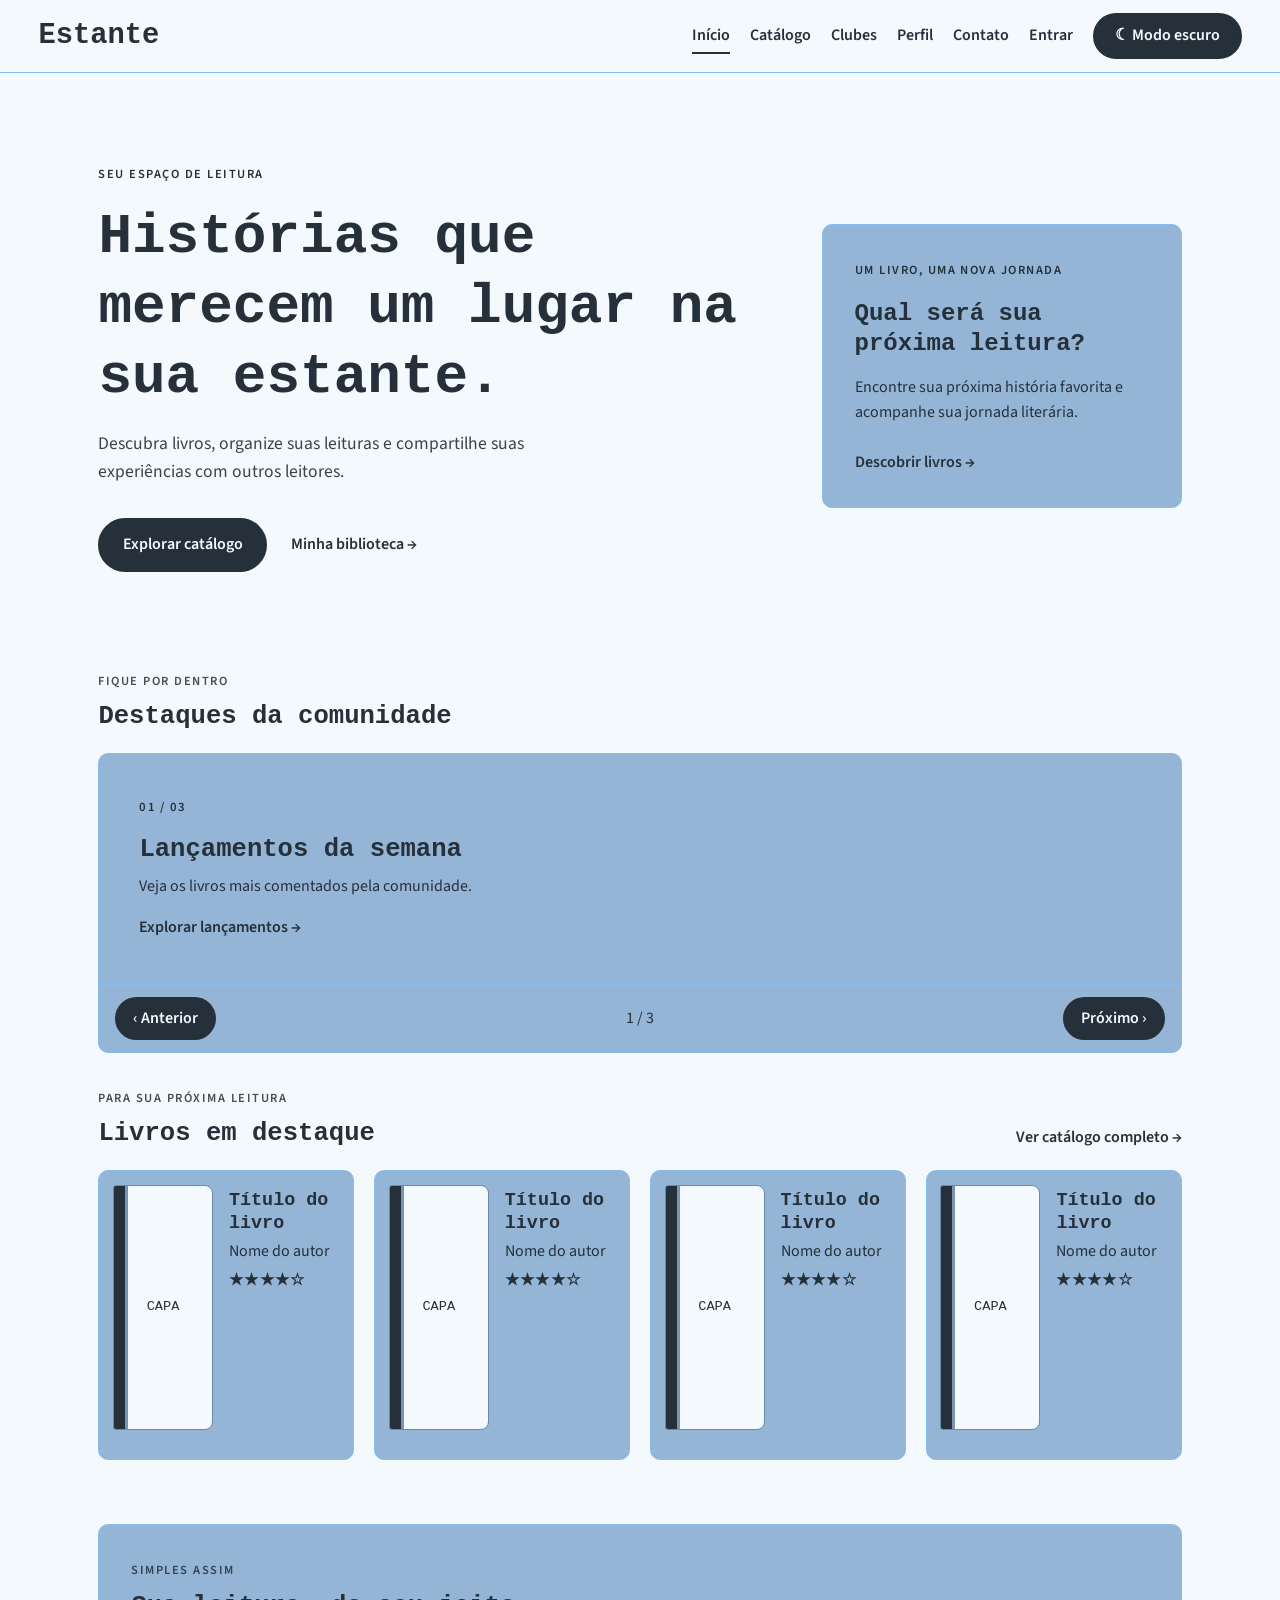
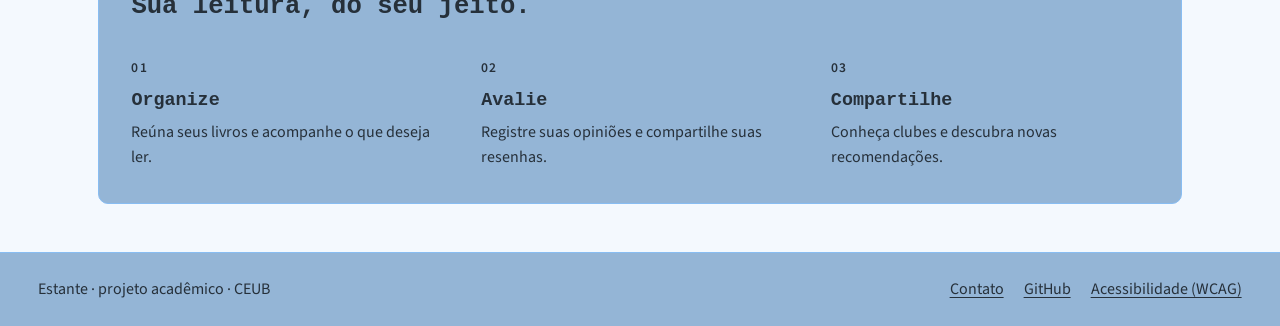
==== commit e87238f2: "removendo lista de todos os cabeçalho" ====
--- a/estante/index.html
+++ b/estante/index.html
@@ -27,7 +27,6 @@
           <li><a href="catalogo.html">Catálogo</a></li>
           <li><a href="clubes.html">Clubes</a></li>
           <li><a href="perfil.html">Perfil</a></li>
-          <li><a href="#">Listas</a></li>
           <li><a href="contato.html">Contato</a></li>
           <li><a href="login.html">Entrar</a></li>
           <li><button id="botao-tema" type="button">Modo escuro</button></li>
